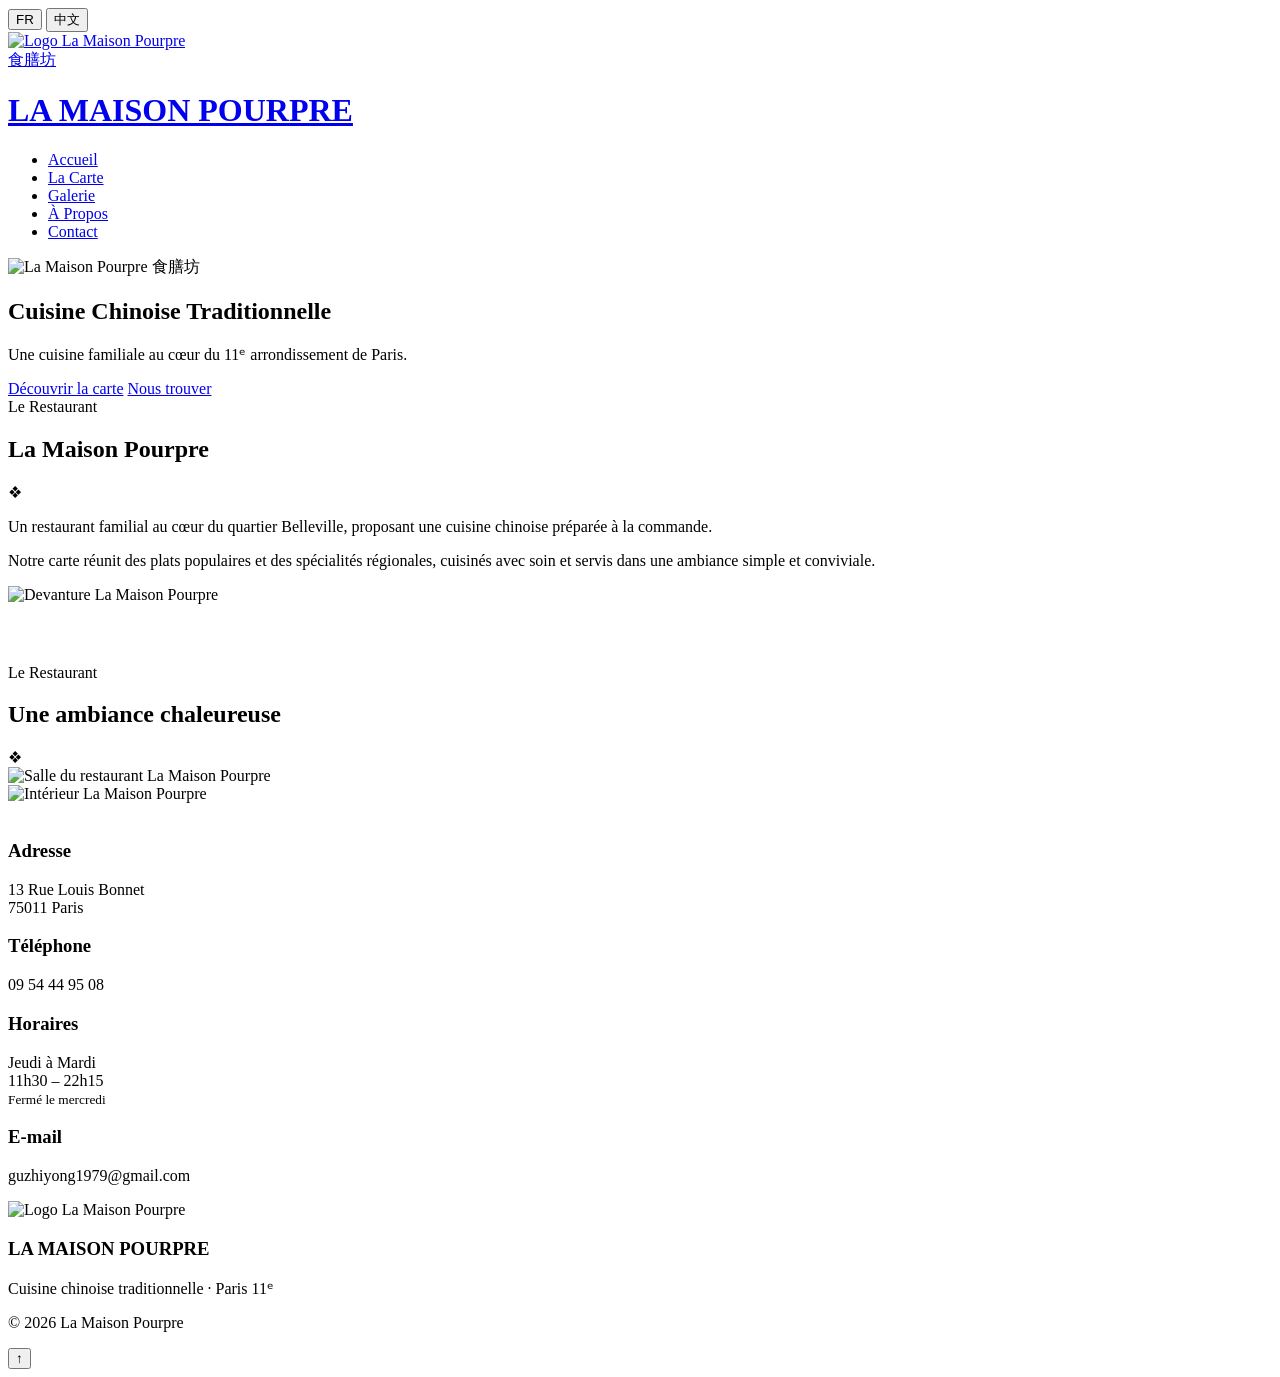
==== index.html @ 27ecfc63 "Add files via upload" ====
<!DOCTYPE html>
<html lang="fr">
<head>
  <meta charset="UTF-8">
  <meta name="viewport" content="width=device-width, initial-scale=1.0">
  <title>La Maison Pourpre | Cuisine Chinoise Traditionnelle à Paris</title>
  <meta name="description" content="La Maison Pourpre, restaurant chinois familial au cœur du 11ᵉ arrondissement de Paris.">
  <link rel="icon" type="image/png" href="images/logo.png">
  <link rel="stylesheet" href="css/style.css">
</head>
<body>

<!-- SÉLECTEUR DE LANGUE -->
<div class="lang-switcher">
  <button class="lang-btn active" data-lang="fr">FR</button>
  <button class="lang-btn" data-lang="zh">中文</button>
</div>

<!-- HEADER -->
<header class="header">
  <a href="index.html" class="logo-container">
    <img class="logo-img" src="images/logo.png" alt="Logo La Maison Pourpre">
    <div class="logo-text">
      <div class="chinese-name">食膳坊</div>
      <h1>LA MAISON POURPRE</h1>
    </div>
  </a>
  <nav>
    <ul>
      <li><a href="index.html" class="active" data-i18n="nav_home">Accueil</a></li>
      <li><a href="menu.html" data-i18n="nav_menu">La Carte</a></li>
      <li><a href="galerie.html" data-i18n="nav_gallery">Galerie</a></li>
      <li><a href="apropos.html" data-i18n="nav_about">À Propos</a></li>
      <li><a href="contact.html" data-i18n="nav_contact">Contact</a></li>
    </ul>
  </nav>
</header>

<!-- HERO -->
<section class="hero">
  <div class="hero-bg"></div>
  <div class="hero-overlay"></div>
  <div class="hero-content">
    <img class="hero-logo" src="images/logo.png" alt="La Maison Pourpre">
    <span class="hero-chinese" data-i18n="hero_sub">食膳坊</span>
    <h2 data-i18n="hero_title">Cuisine Chinoise Traditionnelle</h2>
    <div class="hero-divider"></div>
    <p data-i18n="hero_desc">Une cuisine familiale au cœur du 11ᵉ arrondissement de Paris.</p>
    <div class="hero-buttons">
      <a href="menu.html" class="btn-primary" data-i18n="btn_carte">Découvrir la carte</a>
      <a href="contact.html" class="btn-secondary" data-i18n="btn_find">Nous trouver</a>
    </div>
  </div>
</section>

<!-- INTRO -->
<section class="intro section">
  <div class="container">
    <div class="section-title reveal">
      <span class="label" data-i18n="intro_label">Le Restaurant</span>
      <h2 data-i18n="intro_title">La Maison Pourpre</h2>
      <span class="ornament">❖</span>
    </div>
    <div class="intro-content reveal">
      <p data-i18n="intro_p1">Un restaurant familial au cœur du quartier Belleville, proposant une cuisine chinoise préparée à la commande.</p>
      <p data-i18n="intro_p2">Notre carte réunit des plats populaires et des spécialités régionales, cuisinés avec soin et servis dans une ambiance simple et conviviale.</p>
    </div>
  </div>
</section>

<!-- ÉVENTAIL DÉCORATIF -->
<div class="devanture">
  <img src="images/devanture.jpg" alt="Devanture La Maison Pourpre">
</div>

<!-- AMBIANCE — 2 images uniquement -->
<section class="section" style="background:var(--paper); padding-top:60px;">
  <div class="container">
    <div class="section-title reveal">
      <span class="label" data-i18n="atm_label">Le Restaurant</span>
      <h2 data-i18n="atm_title">Une ambiance chaleureuse</h2>
      <span class="ornament">❖</span>
    </div>
    <div class="atmosphere-grid reveal">
      <div class="atm-item">
        <img src="images/restaurant.png" alt="Salle du restaurant La Maison Pourpre">
      </div>
      <div class="atm-item">
        <img src="images/restau.png" alt="Intérieur La Maison Pourpre">
      </div>
    </div>
  </div>
</section>

<!-- ÉVENTAIL BAS -->
<div class="fan-deco-bottom">
  <img src="" alt="">
</div>

<!-- INFOS RAPIDES -->
<section class="info section">
  <div class="container">
    <div class="info-grid">
      <div class="info-block reveal">
        <h3 data-i18n="info_addr_title">Adresse</h3>
        <p data-i18n="info_addr">13 Rue Louis Bonnet<br>75011 Paris</p>
      </div>
      <div class="info-block reveal">
        <h3 data-i18n="info_phone_title">Téléphone</h3>
        <p><a href="tel:+33954449508" style="color:var(--gold); text-decoration:none;">09 54 44 95 08</a></p>
      </div>
      <div class="info-block reveal">
        <h3 data-i18n="info_hours_title">Horaires</h3>
        <p data-i18n="info_hours">Jeudi à Mardi<br>11h30 – 22h15<br><small>Fermé le mercredi</small></p>
      </div>
      <div class="info-block reveal">
        <h3 data-i18n="info_email_title">E-mail</h3>
        <p><a href="mailto:guzhiyong1979@gmail.com" style="color:var(--gold); text-decoration:none;">guzhiyong1979@gmail.com</a></p>
      </div>
    </div>
  </div>
</section>

<!-- FOOTER -->
<footer>
  <div class="footer-logo">
    <img src="images/logo.png" alt="Logo La Maison Pourpre">
    <h3>LA MAISON POURPRE</h3>
  </div>
  <p data-i18n="footer_tagline">Cuisine chinoise traditionnelle · Paris 11ᵉ</p>
  <p data-i18n="footer_copy">© 2026 La Maison Pourpre</p>
</footer>

<button id="backToTop">↑</button>

<script src="js/lang.js"></script>
</body>
</html>
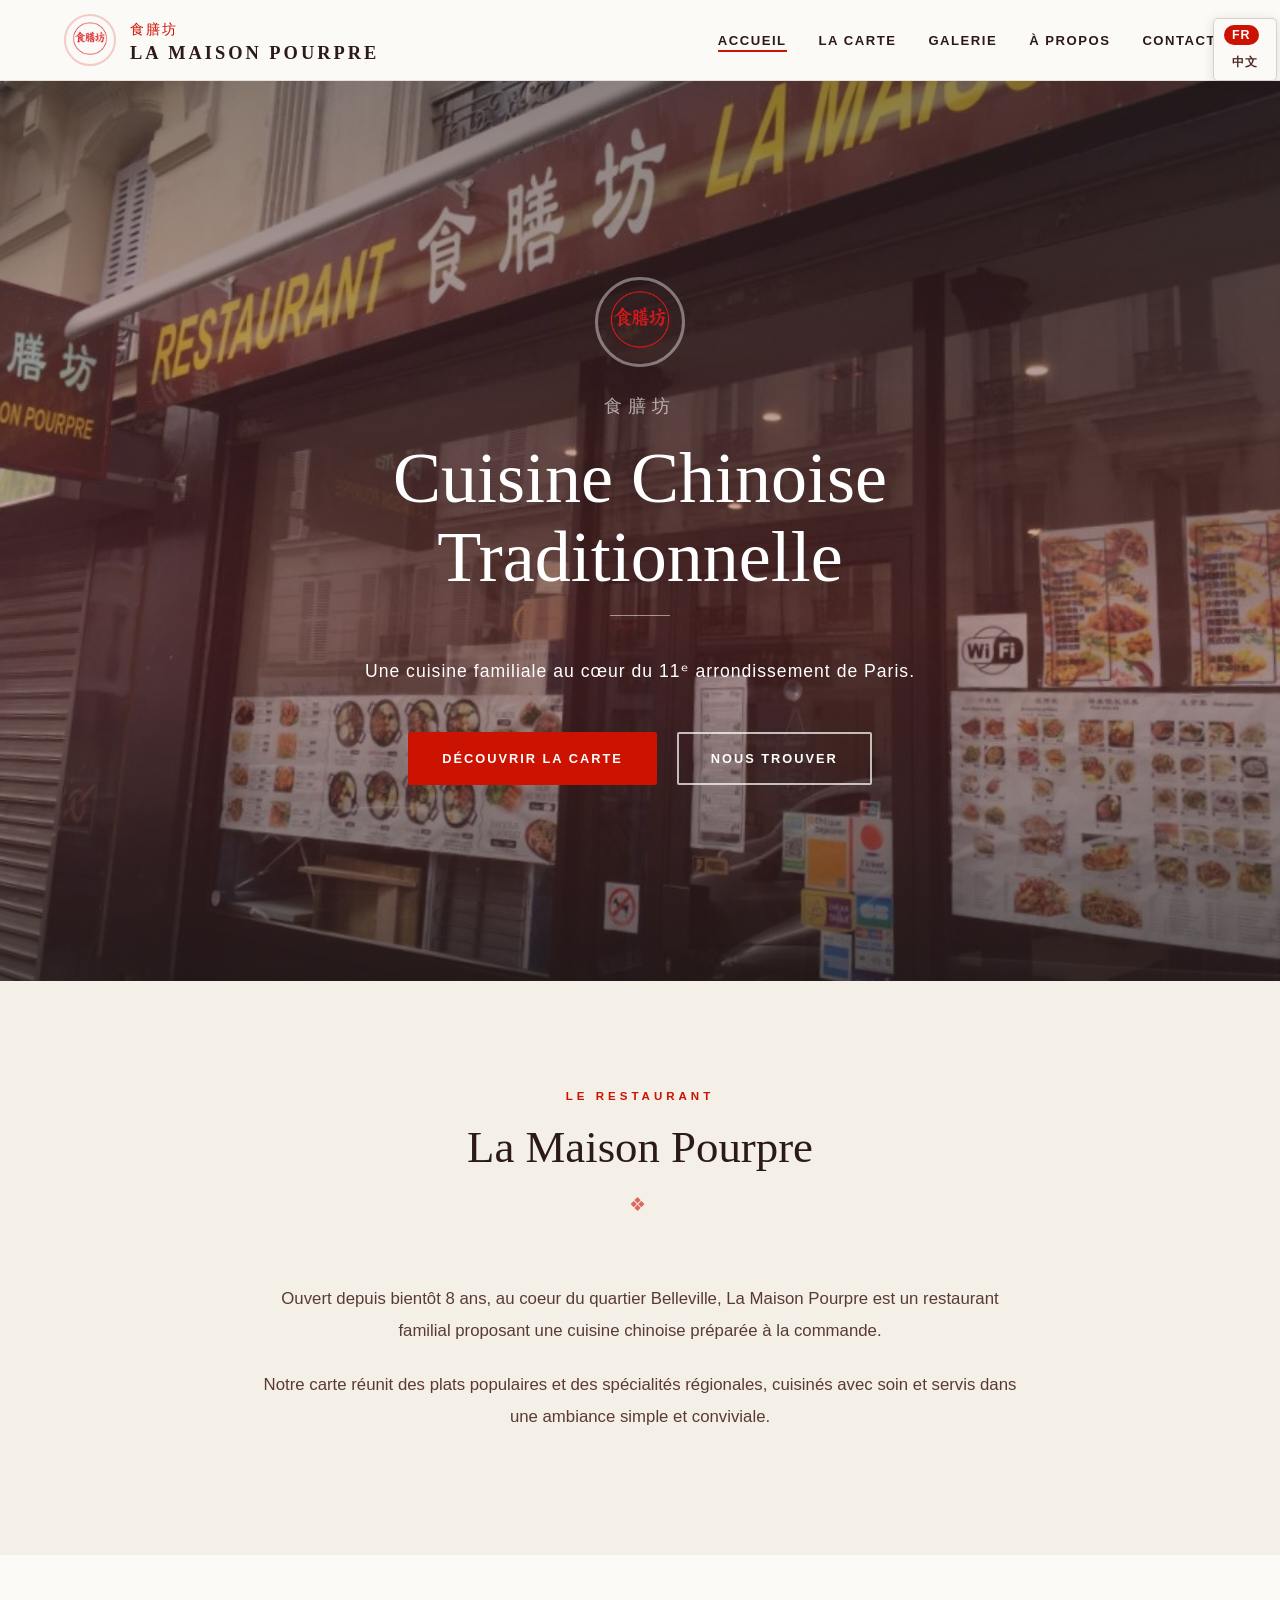
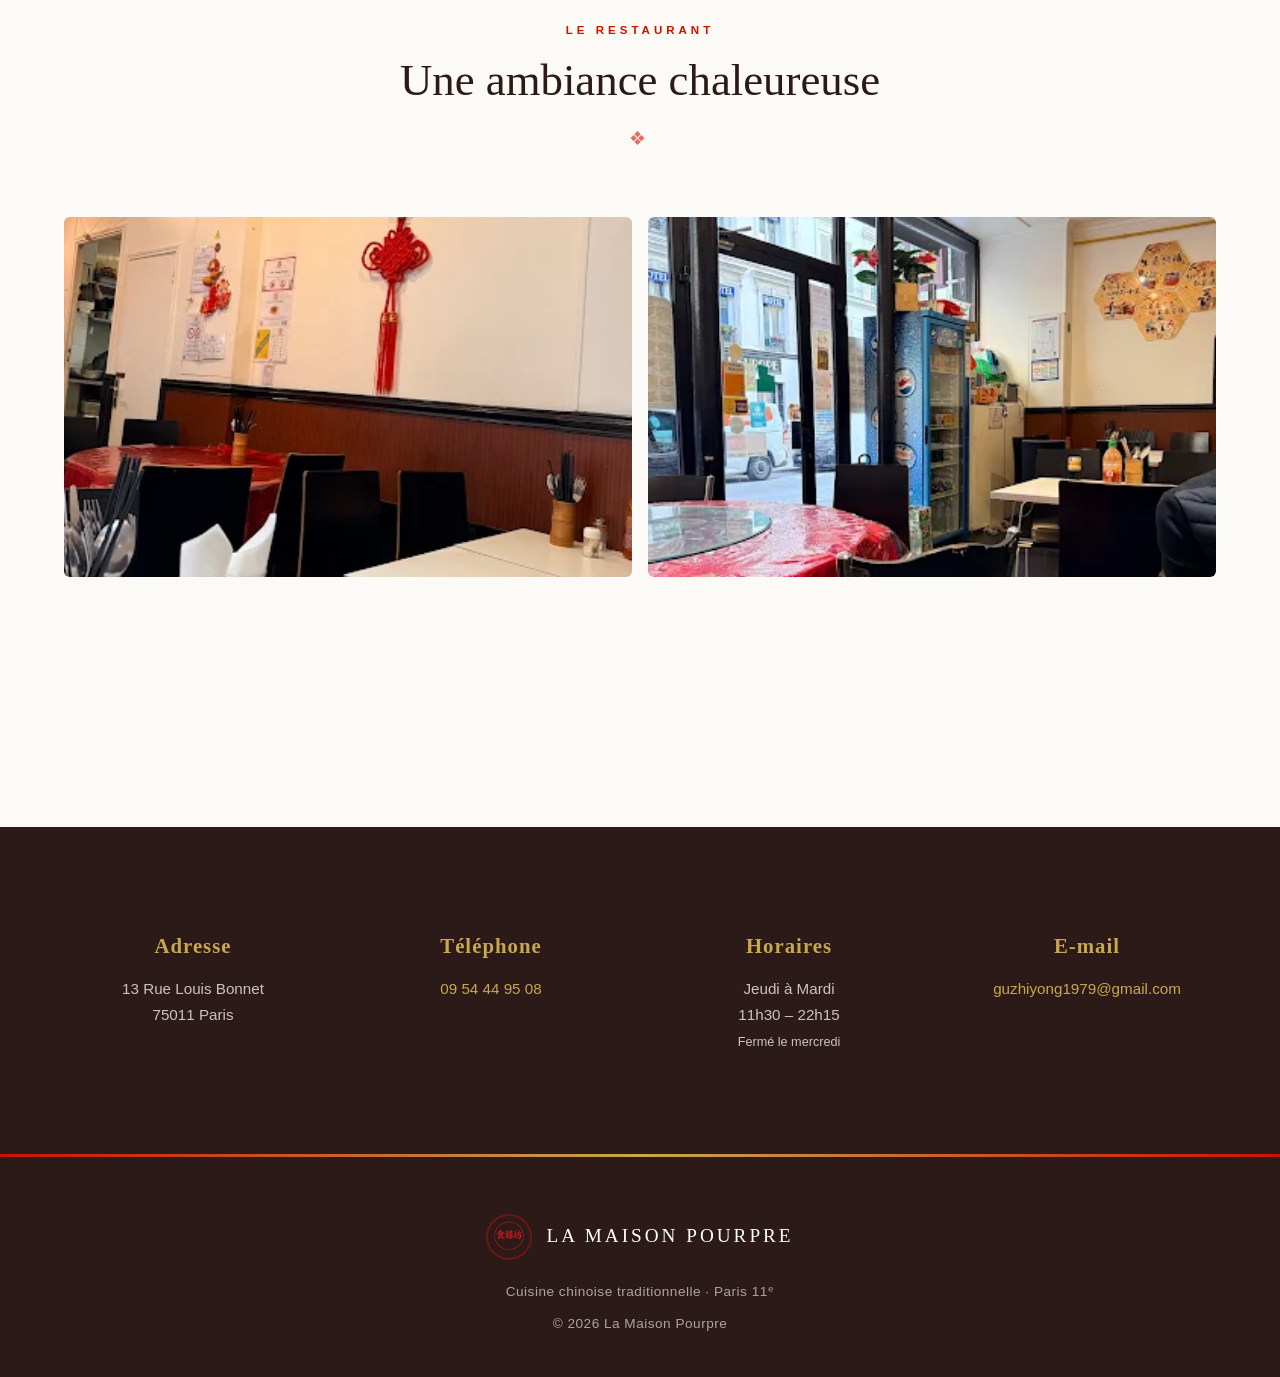
==== commit 91af11e6: "Remove image Removed decorative fan section from index.html" ====
--- a/index.html
+++ b/index.html
@@ -68,11 +68,6 @@
   </div>
 </section>
 
-<!-- ÉVENTAIL DÉCORATIF -->
-<div class="devanture">
-  <img src="images/devanture.jpg" alt="Devanture La Maison Pourpre">
-</div>
-
 <!-- AMBIANCE — 2 images uniquement -->
 <section class="section" style="background:var(--paper); padding-top:60px;">
   <div class="container">
--- a/css/style.css
+++ b/css/style.css
@@ -0,0 +1,990 @@
+/* ============================================================
+   LA MAISON POURPRE — style.css
+   Police : Cormorant Garamond (titres) + Lato (corps)
+   Palette officielle + compléments
+   ============================================================ */
+
+@import url('https://fonts.googleapis.com/css2?family=Cormorant+Garamond:ital,wght@0,300;0,400;0,600;0,700;1,300;1,400&family=Lato:wght@300;400;700&display=swap');
+
+/* ──────────────────────────────────────────────
+   VARIABLES
+────────────────────────────────────────────── */
+:root {
+  --red:        #CC1200;
+  --red-dark:   #8C2C23;
+  --green:      #3D8B57;
+  --brown:      #4D2926;
+  --cream:      #F4EFE7;
+  --paper:      #FCFAF6;
+  --ink:        #2B1A18;
+  --gold:       #C9A84C;
+
+  --radius:     6px;
+  --transition: all 0.35s ease;
+  --shadow:     0 4px 30px rgba(43,26,24,.10);
+  --shadow-lg:  0 12px 50px rgba(43,26,24,.18);
+}
+
+/* ──────────────────────────────────────────────
+   RESET
+────────────────────────────────────────────── */
+*, *::before, *::after { margin:0; padding:0; box-sizing:border-box; }
+html { scroll-behavior:smooth; }
+
+body {
+  font-family: 'Lato', sans-serif;
+  background: var(--paper);
+  color: var(--ink);
+  line-height: 1.8;
+  overflow-x: hidden;
+}
+
+img { display:block; max-width:100%; }
+
+/* ──────────────────────────────────────────────
+   SÉLECTEUR DE LANGUE
+────────────────────────────────────────────── */
+.lang-switcher {
+  position: absolute;
+  top: 18px;
+  right: 3px;
+  z-index: 2000;
+  display: flex;
+  flex-direction: column;
+  align-items: flex-start;
+  gap: 6px;
+  background: rgba(252,250,246,0.92);
+  border: 1px solid rgba(77,41,38,0.2);
+  border-radius: 5px;
+  padding: 6px 10px;
+  backdrop-filter: blur(8px);
+  box-shadow: 0 2px 12px rgba(43,26,24,.12);
+}
+
+.lang-btn {
+  background: none;
+  border: none;
+  cursor: pointer;
+  font-family: 'Lato', sans-serif;
+  font-size: 0.78rem;
+  font-weight: 700;
+  letter-spacing: 1px;
+  color: var(--brown);
+  padding: 3px 8px;
+  border-radius: 20px;
+  transition: var(--transition);
+  text-transform: uppercase;
+}
+
+.lang-btn.active,
+.lang-btn:hover {
+  background: var(--red);
+  color: white;
+}
+
+/* ──────────────────────────────────────────────
+   CONTAINER
+────────────────────────────────────────────── */
+.container { width:90%; max-width:1200px; margin:auto; }
+
+/* ──────────────────────────────────────────────
+   HEADER
+────────────────────────────────────────────── */
+.header {
+  position: sticky;
+  top: 0;
+  z-index: 1000;
+  background: rgba(252,250,246,0.97);
+  backdrop-filter: blur(12px);
+  border-bottom: 1px solid rgba(77,41,38,0.12);
+  display: flex;
+  justify-content: space-between;
+  align-items: center;
+  padding: 14px 5%;
+  transition: var(--transition);
+}
+
+.logo-container {
+  display: flex;
+  align-items: center;
+  gap: 14px;
+  text-decoration: none;
+}
+
+.logo-container img.logo-img {
+  width: 52px;
+  height: 52px;
+  object-fit: contain;
+  border-radius: 50%;
+  border: 2px solid rgba(204,18,0,0.2);
+}
+
+.logo-text h1 {
+  font-family: 'Cormorant Garamond', serif;
+  font-size: 1.15rem;
+  font-weight: 600;
+  letter-spacing: 3px;
+  color: var(--ink);
+  line-height: 1.1;
+}
+
+.logo-text .chinese-name {
+  font-size: 0.9rem;
+  color: var(--red);
+  letter-spacing: 2px;
+}
+
+nav ul {
+  display: flex;
+  list-style: none;
+  gap: 32px;
+  align-items: center;
+}
+
+nav a {
+  text-decoration: none;
+  color: var(--ink);
+  font-family: 'Lato', sans-serif;
+  font-size: 0.82rem;
+  font-weight: 700;
+  letter-spacing: 1.5px;
+  text-transform: uppercase;
+  transition: var(--transition);
+  position: relative;
+  padding-bottom: 4px;
+}
+
+nav a::after {
+  content: '';
+  position: absolute;
+  bottom: 0; left: 0;
+  width: 0; height: 2px;
+  background: var(--red);
+  transition: width 0.3s ease;
+}
+
+nav a:hover::after,
+nav a.active::after { width: 100%; }
+nav a:hover { color: var(--red); }
+
+/* ──────────────────────────────────────────────
+   HERO (index)
+────────────────────────────────────────────── */
+.hero {
+  height: 100vh;
+  min-height: 600px;
+  background: url('../images/devanture.jpg') center center / cover no-repeat;
+  position: relative;
+  display: flex;
+  align-items: center;
+  justify-content: center;
+  overflow: hidden;
+}
+
+.hero-bg {
+  position: absolute;
+  inset: 0;
+  background: url('../images/devanture.jpg') center center / cover no-repeat;
+  transform: scale(1.05);
+  animation: heroZoom 18s ease-in-out infinite alternate;
+}
+
+@keyframes heroZoom {
+  from { transform: scale(1.05); }
+  to   { transform: scale(1.12); }
+}
+
+.hero-overlay {
+  position: absolute;
+  inset: 0;
+  background: linear-gradient(
+    to bottom,
+    rgba(43,26,24,.55) 0%,
+    rgba(140,44,35,.35) 60%,
+    rgba(43,26,24,.7) 100%
+  );
+}
+
+.hero-content {
+  position: relative;
+  text-align: center;
+  color: white;
+  max-width: 860px;
+  padding: 20px;
+  animation: fadeUp 1.4s ease both;
+}
+
+.hero-logo {
+  width: 90px;
+  height: 90px;
+  object-fit: contain;
+  border-radius: 50%;
+  margin: 0 auto 24px;
+  border: 3px solid rgba(255,255,255,0.4);
+  animation: fadeUp 1s ease 0.2s both;
+}
+
+.hero-chinese {
+  display: block;
+  font-family: 'Cormorant Garamond', serif;
+  font-size: 1.1rem;
+  letter-spacing: 6px;
+  color: rgba(255,255,255,0.6);
+  text-transform: uppercase;
+  margin-bottom: 16px;
+  animation: fadeUp 1s ease 0.4s both;
+}
+
+.hero h2 {
+  font-family: 'Cormorant Garamond', serif;
+  font-size: 4.5rem;
+  font-weight: 300;
+  line-height: 1.1;
+  margin-bottom: 18px;
+  animation: fadeUp 1s ease 0.5s both;
+}
+
+.hero p {
+  font-size: 1.1rem;
+  font-weight: 300;
+  letter-spacing: 1px;
+  margin-bottom: 44px;
+  opacity: 0.9;
+  animation: fadeUp 1s ease 0.7s both;
+}
+
+.hero-divider {
+  width: 60px;
+  height: 1px;
+  background: rgba(255,255,255,0.5);
+  margin: 0 auto 40px;
+  animation: fadeUp 1s ease 0.6s both;
+}
+
+.hero-buttons {
+  display: flex;
+  justify-content: center;
+  gap: 20px;
+  flex-wrap: wrap;
+  animation: fadeUp 1s ease 0.9s both;
+}
+
+/* ──────────────────────────────────────────────
+   BOUTONS
+────────────────────────────────────────────── */
+.btn-primary, .btn-secondary {
+  padding: 13px 32px;
+  border-radius: 2px;
+  text-decoration: none;
+  font-family: 'Lato', sans-serif;
+  font-size: 0.8rem;
+  font-weight: 700;
+  letter-spacing: 2px;
+  text-transform: uppercase;
+  transition: var(--transition);
+  display: inline-block;
+}
+
+.btn-primary {
+  background: var(--red);
+  color: white;
+  border: 2px solid var(--red);
+}
+
+.btn-primary:hover {
+  background: var(--red-dark);
+  border-color: var(--red-dark);
+  transform: translateY(-2px);
+  box-shadow: 0 8px 25px rgba(204,18,0,.35);
+}
+
+.btn-secondary {
+  border: 2px solid rgba(255,255,255,0.7);
+  color: white;
+  background: transparent;
+}
+
+.btn-secondary:hover {
+  background: white;
+  color: var(--red);
+  border-color: white;
+}
+
+/* ──────────────────────────────────────────────
+   SECTIONS
+────────────────────────────────────────────── */
+.section { padding: 100px 0; }
+
+.section-title {
+  text-align: center;
+  margin-bottom: 60px;
+}
+
+.section-title .label {
+  display: inline-block;
+  font-size: 0.72rem;
+  font-weight: 700;
+  letter-spacing: 4px;
+  text-transform: uppercase;
+  color: var(--red);
+  margin-bottom: 14px;
+}
+
+.section-title h2 {
+  font-family: 'Cormorant Garamond', serif;
+  font-size: 2.8rem;
+  font-weight: 400;
+  color: var(--ink);
+  line-height: 1.2;
+}
+
+.section-title .ornament {
+  display: block;
+  color: var(--red);
+  font-size: 1.2rem;
+  margin-top: 14px;
+  opacity: 0.6;
+  letter-spacing: 6px;
+}
+
+/* ──────────────────────────────────────────────
+   INTRO (index)
+────────────────────────────────────────────── */
+.intro { background: var(--cream); }
+
+.intro-content {
+  max-width: 760px;
+  margin: auto;
+  text-align: center;
+}
+
+.intro-content p {
+  margin-bottom: 22px;
+  font-size: 1.05rem;
+  color: #5a3a37;
+  font-weight: 300;
+  line-height: 1.9;
+}
+
+/* ──────────────────────────────────────────────
+   SPÉCIALITÉS (index — SUPPRIMÉ, replaced by plats)
+   On les garde pour compatibilité
+────────────────────────────────────────────── */
+.cards {
+  display: grid;
+  grid-template-columns: repeat(auto-fit, minmax(280px,1fr));
+  gap: 30px;
+}
+
+.card {
+  background: white;
+  border-radius: var(--radius);
+  overflow: hidden;
+  box-shadow: var(--shadow);
+  transition: var(--transition);
+}
+
+.card:hover { transform: translateY(-8px); box-shadow: var(--shadow-lg); }
+
+.card-image { height: 250px; overflow: hidden; }
+
+.card-image img {
+  width: 100%; height: 100%;
+  object-fit: cover;
+  transition: 0.6s ease;
+}
+
+.card:hover .card-image img { transform: scale(1.08); }
+
+.card-content { padding: 28px; }
+
+.card-content h3 {
+  font-family: 'Cormorant Garamond', serif;
+  font-size: 1.4rem;
+  color: var(--red);
+  margin-bottom: 10px;
+}
+
+.card-content .chinese { font-size: 0.85rem; color: var(--brown); letter-spacing: 2px; }
+.card-content p { color: #6a4845; font-size: 0.95rem; }
+
+/* ──────────────────────────────────────────────
+   AMBIANCE (2 images)
+────────────────────────────────────────────── */
+.atmosphere-grid {
+  display: grid;
+  grid-template-columns: 1fr 1fr;
+  gap: 16px;
+}
+
+.atmosphere-grid .atm-item {
+  position: relative;
+  overflow: hidden;
+  border-radius: var(--radius);
+}
+
+.atmosphere-grid .atm-item img {
+  width: 100%;
+  height: 360px;
+  object-fit: cover;
+  transition: transform 0.8s ease;
+}
+
+.atmosphere-grid .atm-item:hover img { transform: scale(1.05); }
+
+/* ──────────────────────────────────────────────
+   INFOS RAPIDES (index bas)
+────────────────────────────────────────────── */
+.info { background: var(--ink); color: white; }
+
+.info-grid {
+  display: grid;
+  grid-template-columns: repeat(auto-fit, minmax(220px,1fr));
+  gap: 40px;
+  text-align: center;
+}
+
+.info-grid .info-block h3 {
+  font-family: 'Cormorant Garamond', serif;
+  font-size: 1.3rem;
+  color: var(--gold);
+  margin-bottom: 12px;
+  letter-spacing: 1px;
+}
+
+.info-grid .info-block p { color: rgba(244,239,231,0.8); font-size: 0.95rem; line-height: 1.7; }
+
+/* ──────────────────────────────────────────────
+   ÉVENTAIL DÉCORATIF
+────────────────────────────────────────────── */
+.devanture {
+  display: flex;
+  justify-content: center;
+  padding: 30px 0;
+  background: var(--cream);
+}
+
+.devanture img {
+  width: min(100%, 520px);
+  max-width: 520px;
+  height: auto;
+  display: block;
+  border-radius: 8px;
+  box-shadow: 0 10px 30px rgba(43, 26, 24, 0.12);
+}
+
+.fan-deco {
+  width: 100%;
+  overflow: hidden;
+  position: relative;
+  height: 200px;
+  background: var(--cream);
+  display: flex;
+  align-items: center;
+  justify-content: center;
+}
+
+.fan-deco img {
+  height: 220px;
+  object-fit: contain;
+  opacity: 0.55;
+  mix-blend-mode: multiply;
+}
+
+.fan-deco-bottom {
+  width: 100%;
+  overflow: hidden;
+  height: 150px;
+  background: var(--paper);
+  display: flex;
+  align-items: flex-end;
+  justify-content: center;
+}
+
+.fan-deco-bottom img {
+  height: 170px;
+  object-fit: contain;
+  opacity: 0.45;
+  mix-blend-mode: multiply;
+}
+
+/* ──────────────────────────────────────────────
+   PAGE HERO (pages internes)
+────────────────────────────────────────────── */
+.page-hero {
+  height: 48vh;
+  min-height: 340px;
+  display: flex;
+  align-items: center;
+  justify-content: center;
+  text-align: center;
+  color: white;
+  position: relative;
+  background-size: cover;
+  background-position: center;
+  overflow: hidden;
+}
+
+.page-hero-bg {
+  position: absolute;
+  inset: 0;
+  background-size: cover;
+  background-position: center;
+  animation: heroZoom 18s ease-in-out infinite alternate;
+}
+
+.page-hero-overlay {
+  position: absolute;
+  inset: 0;
+  background: linear-gradient(to bottom, rgba(43,26,24,.6), rgba(140,44,35,.4) 60%, rgba(43,26,24,.7));
+}
+
+.page-hero-content {
+  position: relative;
+  z-index: 2;
+  animation: fadeUp 1s ease both;
+}
+
+.page-hero-logo {
+  width: 58px;
+  height: 58px;
+  object-fit: contain;
+  border-radius: 50%;
+  margin: 0 auto 16px;
+  border: 2px solid rgba(255,255,255,0.4);
+}
+
+.page-hero-content .hero-chinese {
+  display: block;
+  font-family: 'Cormorant Garamond', serif;
+  font-size: 0.9rem;
+  letter-spacing: 5px;
+  color: rgba(255,255,255,0.55);
+  margin-bottom: 12px;
+}
+
+.page-hero h1 {
+  font-family: 'Cormorant Garamond', serif;
+  font-size: 3.2rem;
+  font-weight: 300;
+  line-height: 1.1;
+  margin-bottom: 12px;
+}
+
+.page-hero p {
+  font-size: 1rem;
+  font-weight: 300;
+  opacity: 0.8;
+}
+
+/* ──────────────────────────────────────────────
+   GALERIE
+────────────────────────────────────────────── */
+.gallery-masonry {
+  columns: 3 260px;
+  column-gap: 18px;
+}
+
+.gallery-masonry .gal-item {
+  break-inside: avoid;
+  margin-bottom: 18px;
+  overflow: hidden;
+  border-radius: var(--radius);
+  position: relative;
+  cursor: pointer;
+}
+
+.gallery-masonry .gal-item img {
+  width: 100%;
+  height: auto;
+  display: block;
+  transition: transform 0.6s ease;
+}
+
+.gallery-masonry .gal-item:hover img { transform: scale(1.06); }
+
+.gallery-masonry .gal-item .gal-overlay {
+  position: absolute;
+  inset: 0;
+  background: rgba(43,26,24,0);
+  transition: background 0.4s ease;
+}
+
+.gallery-masonry .gal-item:hover .gal-overlay { background: rgba(43,26,24,0.25); }
+
+/* Lightbox */
+.lightbox {
+  display: none;
+  position: fixed;
+  inset: 0;
+  background: rgba(0,0,0,0.9);
+  z-index: 9000;
+  align-items: center;
+  justify-content: center;
+  cursor: zoom-out;
+}
+
+.lightbox.open { display: flex; }
+
+.lightbox img {
+  max-width: 90vw;
+  max-height: 90vh;
+  object-fit: contain;
+  border-radius: var(--radius);
+  box-shadow: 0 0 80px rgba(0,0,0,0.8);
+}
+
+.lightbox-close {
+  position: absolute;
+  top: 24px; right: 32px;
+  background: none; border: none;
+  color: white; font-size: 2.2rem;
+  cursor: pointer; line-height: 1;
+}
+
+/* ──────────────────────────────────────────────
+   MENU RESTAURANT
+────────────────────────────────────────────── */
+.menu-nav {
+  display: flex;
+  flex-wrap: wrap;
+  justify-content: center;
+  gap: 10px;
+  margin-bottom: 60px;
+}
+
+.menu-nav-btn {
+  background: white;
+  border: 1px solid rgba(77,41,38,0.2);
+  padding: 9px 22px;
+  border-radius: 2px;
+  font-family: 'Lato', sans-serif;
+  font-size: 0.78rem;
+  font-weight: 700;
+  letter-spacing: 1.5px;
+  text-transform: uppercase;
+  cursor: pointer;
+  transition: var(--transition);
+  color: var(--ink);
+}
+
+.menu-nav-btn:hover,
+.menu-nav-btn.active {
+  background: var(--red);
+  color: white;
+  border-color: var(--red);
+}
+
+.menu-section { display: none; }
+.menu-section.active { display: block; }
+
+.menu-category-title {
+  font-family: 'Cormorant Garamond', serif;
+  font-size: 2rem;
+  font-weight: 400;
+  color: var(--red);
+  text-align: center;
+  margin-bottom: 8px;
+  padding-bottom: 14px;
+  border-bottom: 1px solid rgba(204,18,0,0.2);
+}
+
+.menu-category-cn {
+  text-align: center;
+  color: var(--brown);
+  font-size: 0.85rem;
+  letter-spacing: 3px;
+  margin-bottom: 40px;
+}
+
+.menu-items { display: grid; gap: 16px; }
+
+.menu-item {
+  background: white;
+  padding: 22px 28px;
+  border-radius: var(--radius);
+  box-shadow: 0 2px 12px rgba(43,26,24,.06);
+  border-left: 3px solid transparent;
+  transition: var(--transition);
+  display: flex;
+  justify-content: space-between;
+  align-items: flex-start;
+  gap: 16px;
+}
+
+.menu-item:hover {
+  border-left-color: var(--red);
+  box-shadow: 0 6px 24px rgba(43,26,24,.12);
+  transform: translateX(4px);
+}
+
+.menu-item-name {
+  font-family: 'Cormorant Garamond', serif;
+  font-size: 1.25rem;
+  font-weight: 600;
+  color: var(--ink);
+  line-height: 1.3;
+}
+
+.menu-item-cn {
+  font-size: 0.82rem;
+  color: var(--red);
+  letter-spacing: 2px;
+  margin-top: 4px;
+}
+
+.menu-item-desc {
+  font-size: 0.9rem;
+  color: #7a5550;
+  margin-top: 6px;
+  font-style: italic;
+}
+
+.allergen-box {
+  background: var(--cream);
+  border-left: 4px solid var(--green);
+  padding: 18px 24px;
+  border-radius: var(--radius);
+  margin-bottom: 48px;
+  font-size: 0.92rem;
+  color: #4a6b57;
+}
+
+/* ──────────────────────────────────────────────
+   CONTACT
+────────────────────────────────────────────── */
+.contact-grid {
+  display: grid;
+  grid-template-columns: 1fr 1fr;
+  gap: 40px;
+}
+
+.contact-card {
+  background: white;
+  padding: 40px;
+  border-radius: var(--radius);
+  box-shadow: var(--shadow);
+}
+
+.contact-card h3 {
+  font-family: 'Cormorant Garamond', serif;
+  font-size: 1.3rem;
+  color: var(--red);
+  margin-bottom: 10px;
+  margin-top: 20px;
+}
+
+.contact-card h3:first-child { margin-top: 0; }
+
+.contact-card p { color: #6a4845; margin-bottom: 8px; font-size: 0.97rem; }
+.contact-card a { color: var(--red); text-decoration: none; }
+.contact-card a:hover { text-decoration: underline; }
+
+.map-container iframe {
+  width: 100%;
+  height: 420px;
+  border: none;
+  border-radius: var(--radius);
+}
+
+/* ──────────────────────────────────────────────
+   À PROPOS
+────────────────────────────────────────────── */
+.about-grid {
+  display: grid;
+  grid-template-columns: 1fr 1fr;
+  gap: 60px;
+  align-items: center;
+}
+
+.about-grid .about-img {
+  border-radius: var(--radius);
+  overflow: hidden;
+}
+
+.about-grid .about-img img {
+  width: 100%;
+  height: 480px;
+  object-fit: cover;
+  transition: transform 0.7s ease;
+}
+
+.about-grid .about-img:hover img { transform: scale(1.04); }
+
+.about-text h2 {
+  font-family: 'Cormorant Garamond', serif;
+  font-size: 2.4rem;
+  font-weight: 400;
+  color: var(--ink);
+  margin-bottom: 24px;
+  line-height: 1.2;
+}
+
+.about-text p {
+  color: #6a4845;
+  font-size: 1rem;
+  font-weight: 300;
+  line-height: 1.9;
+  margin-bottom: 20px;
+}
+
+.values-grid {
+  display: grid;
+  grid-template-columns: repeat(3,1fr);
+  gap: 24px;
+  text-align: center;
+}
+
+.value-item {
+  background: white;
+  padding: 32px 22px;
+  border-radius: var(--radius);
+  box-shadow: var(--shadow);
+  transition: var(--transition);
+}
+
+.value-item:hover { transform: translateY(-6px); box-shadow: var(--shadow-lg); }
+
+.value-icon {
+  font-size: 2.2rem;
+  margin-bottom: 14px;
+}
+
+.value-item h3 {
+  font-family: 'Cormorant Garamond', serif;
+  font-size: 1.3rem;
+  color: var(--red);
+  margin-bottom: 10px;
+}
+
+.value-item p { color: #7a5550; font-size: 0.9rem; }
+
+/* ──────────────────────────────────────────────
+   FOOTER
+────────────────────────────────────────────── */
+footer {
+  background: var(--ink);
+  color: white;
+  text-align: center;
+  padding: 60px 20px 40px;
+  position: relative;
+  overflow: hidden;
+}
+
+footer::before {
+  content: '';
+  position: absolute;
+  top: 0; left: 0; right: 0;
+  height: 3px;
+  background: linear-gradient(90deg, var(--red), var(--gold), var(--red));
+}
+
+.footer-logo {
+  display: flex;
+  align-items: center;
+  justify-content: center;
+  gap: 14px;
+  margin-bottom: 20px;
+}
+
+.footer-logo img {
+  width: 46px;
+  height: 46px;
+  object-fit: contain;
+  border-radius: 50%;
+  border: 2px solid rgba(204,18,0,0.4);
+}
+
+.footer-logo h3 {
+  font-family: 'Cormorant Garamond', serif;
+  font-size: 1.2rem;
+  font-weight: 400;
+  letter-spacing: 3px;
+}
+
+footer p {
+  opacity: 0.6;
+  font-size: 0.85rem;
+  margin-top: 8px;
+  letter-spacing: 0.5px;
+}
+
+/* ──────────────────────────────────────────────
+   BACK TO TOP
+────────────────────────────────────────────── */
+#backToTop {
+  position: fixed;
+  right: 28px; bottom: 28px;
+  width: 46px; height: 46px;
+  border: none;
+  border-radius: 50%;
+  background: var(--red);
+  color: white;
+  cursor: pointer;
+  font-size: 1.1rem;
+  opacity: 0;
+  pointer-events: none;
+  transition: var(--transition);
+  box-shadow: 0 4px 16px rgba(204,18,0,.4);
+  z-index: 500;
+}
+
+#backToTop.show { opacity: 1; pointer-events: auto; }
+#backToTop:hover { background: var(--red-dark); transform: translateY(-3px); }
+
+/* ──────────────────────────────────────────────
+   ANIMATIONS
+────────────────────────────────────────────── */
+@keyframes fadeUp {
+  from { opacity:0; transform:translateY(30px); }
+  to   { opacity:1; transform:translateY(0);    }
+}
+
+@keyframes fadeIn {
+  from { opacity:0; }
+  to   { opacity:1; }
+}
+
+.reveal {
+  opacity: 0;
+  transform: translateY(30px);
+  transition: opacity 0.7s ease, transform 0.7s ease;
+}
+
+.reveal.visible {
+  opacity: 1;
+  transform: translateY(0);
+}
+
+/* ──────────────────────────────────────────────
+   RESPONSIVE TABLET
+────────────────────────────────────────────── */
+@media(max-width:992px) {
+  .hero h2  { font-size: 3.2rem; }
+  .section  { padding: 70px 0; }
+  .contact-grid { grid-template-columns: 1fr; }
+  .about-grid   { grid-template-columns: 1fr; }
+  .values-grid  { grid-template-columns: 1fr 1fr; }
+}
+
+/* ──────────────────────────────────────────────
+   RESPONSIVE MOBILE
+────────────────────────────────────────────── */
+@media(max-width:768px) {
+  .header { flex-direction: column; gap: 14px; padding: 12px 5%; }
+  nav ul { flex-wrap: wrap; justify-content: center; gap: 12px; }
+  .hero h2 { font-size: 2.4rem; }
+  .page-hero h1 { font-size: 2.2rem; }
+  .atmosphere-grid { grid-template-columns: 1fr; }
+  .gallery-masonry { columns: 2; }
+  .values-grid { grid-template-columns: 1fr; }
+  .menu-item { flex-direction: column; }
+  .lang-switcher { top: auto; bottom: 80px; right: 14px; }
+}
+
+@media(max-width:480px) {
+  .hero h2 { font-size: 2rem; }
+  .btn-primary, .btn-secondary { width: 100%; text-align: center; }
+  .gallery-masonry { columns: 1; }
+  .contact-card { padding: 24px 20px; }
+}
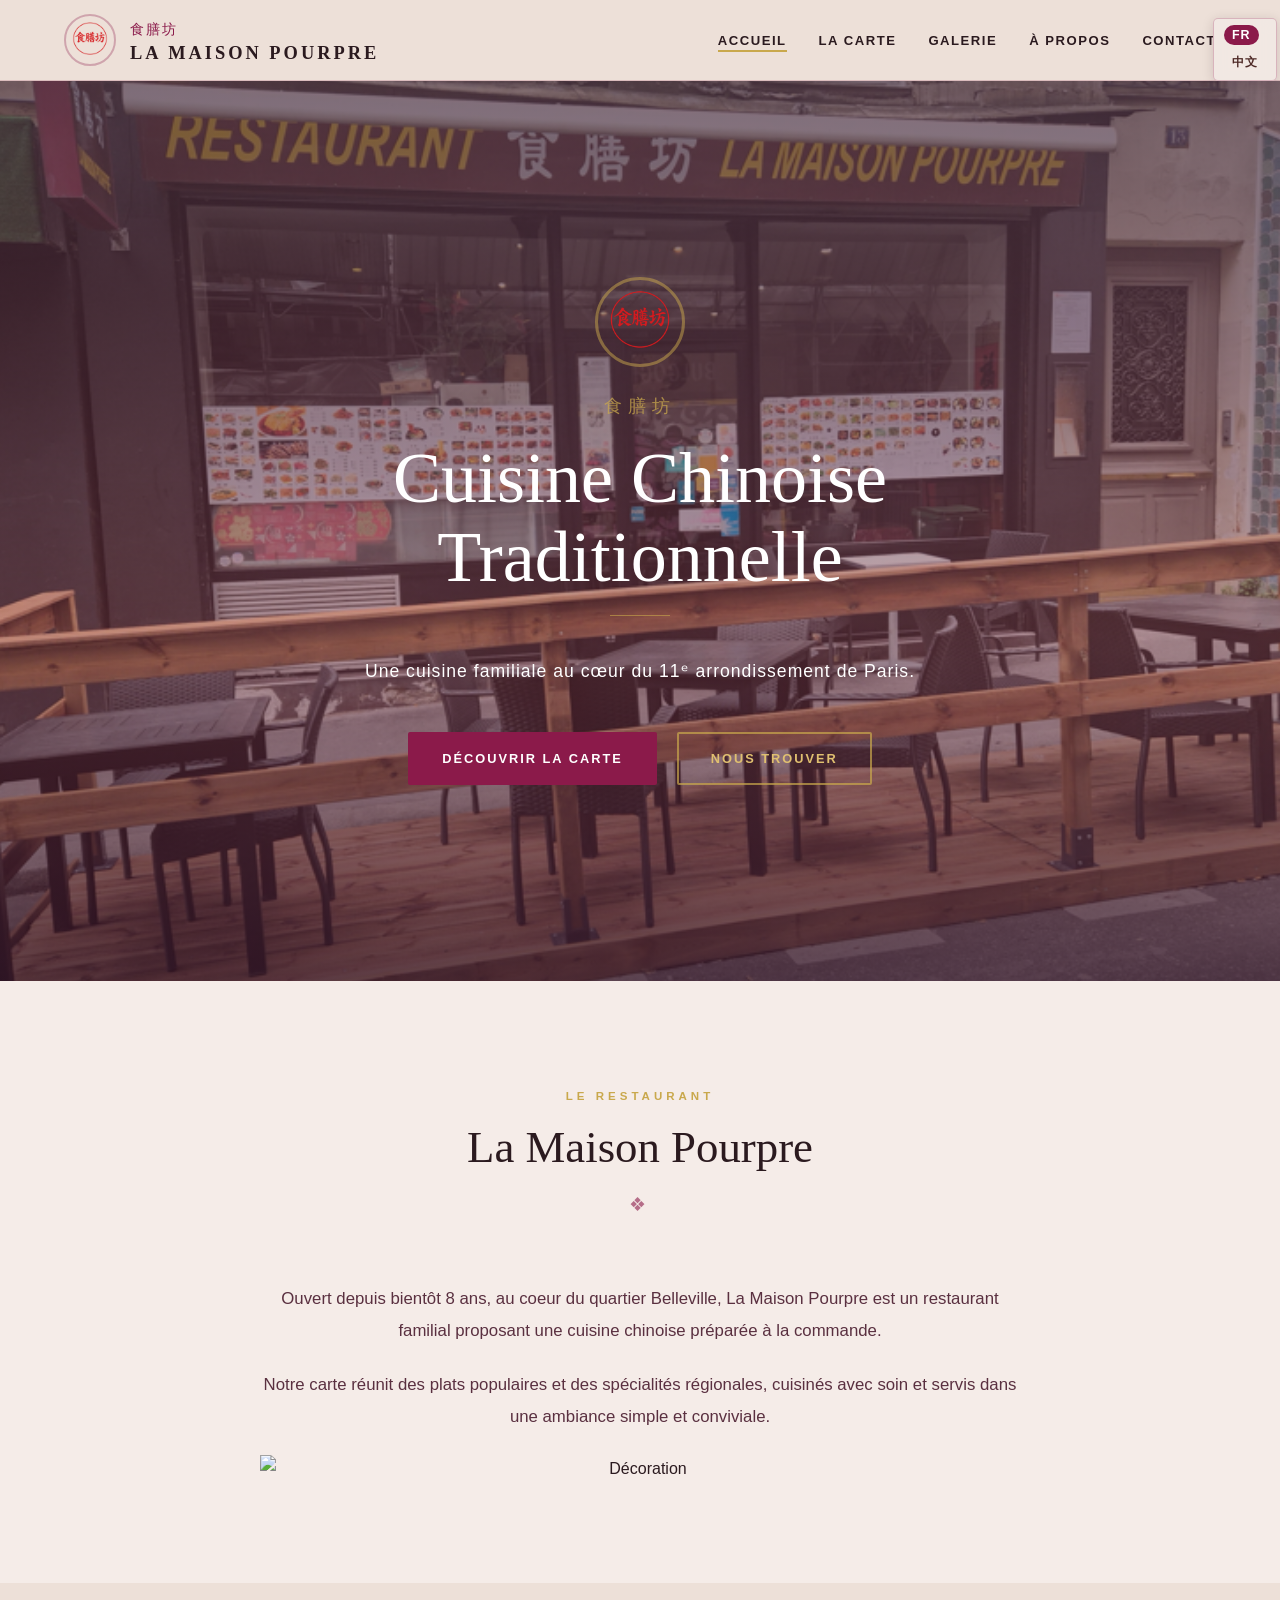
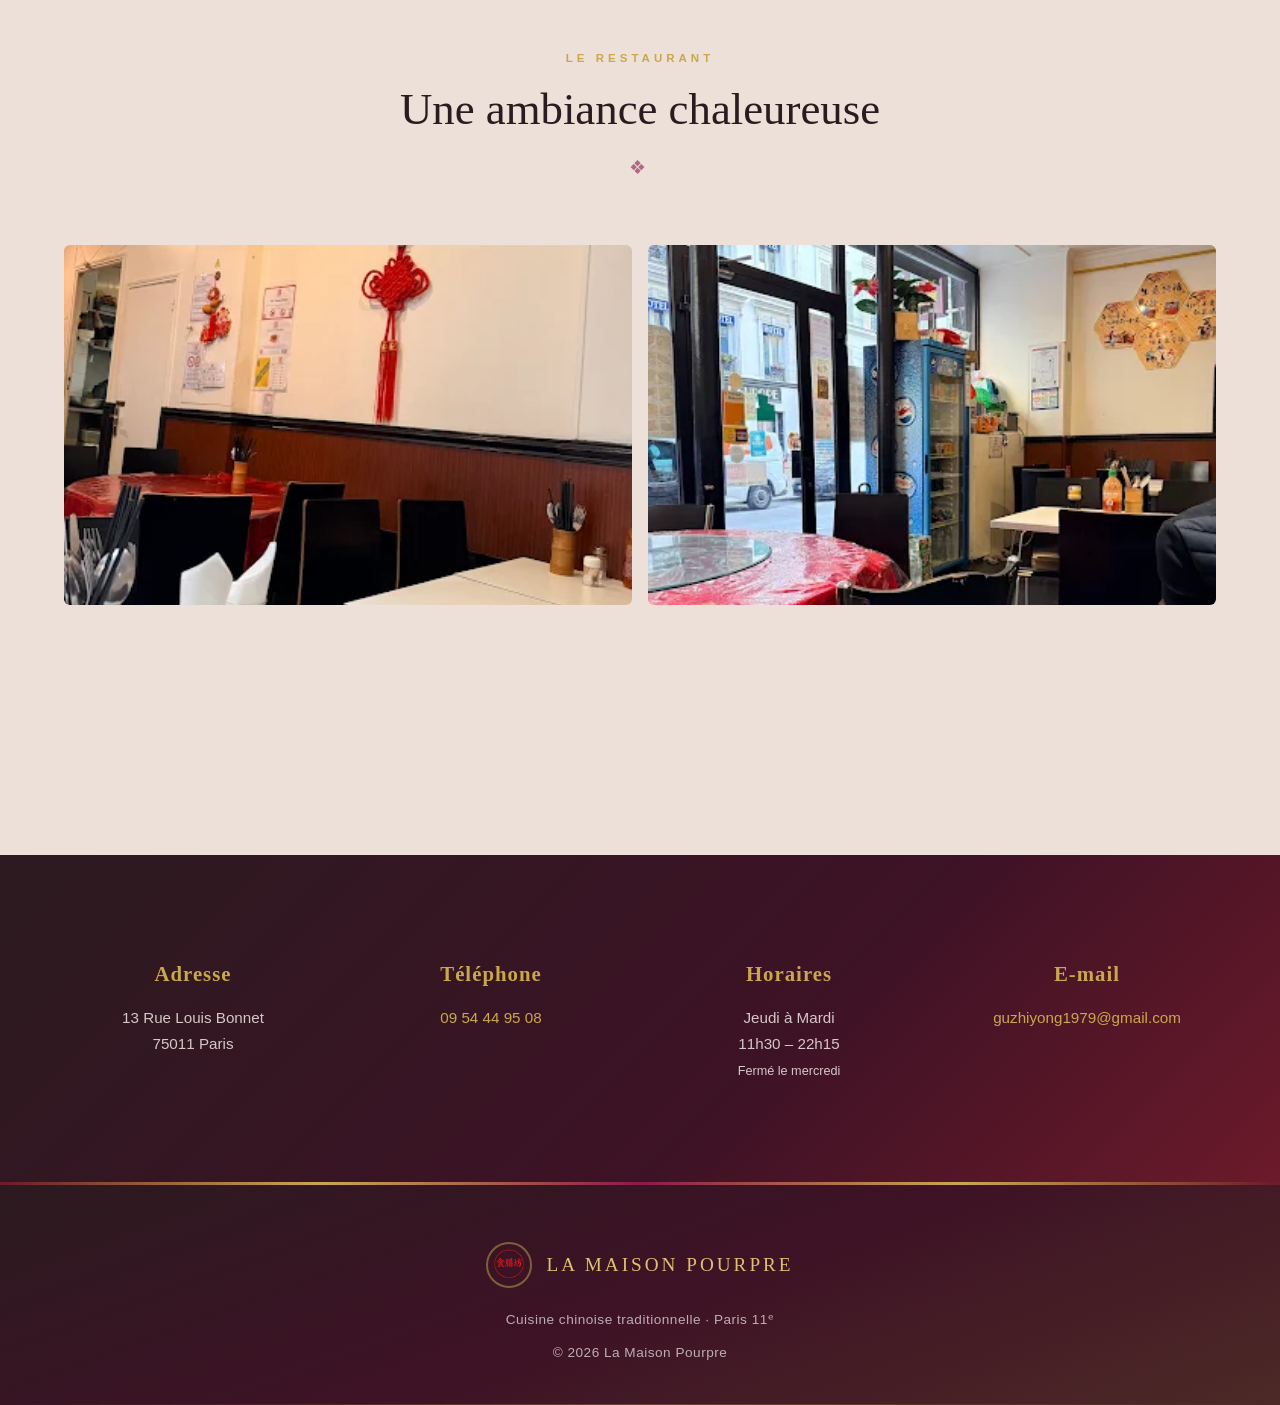
==== commit 59be9447: "Add decoration image to intro section" ====
--- a/index.html
+++ b/index.html
@@ -64,6 +64,7 @@
     <div class="intro-content reveal">
       <p data-i18n="intro_p1">Un restaurant familial au cœur du quartier Belleville, proposant une cuisine chinoise préparée à la commande.</p>
       <p data-i18n="intro_p2">Notre carte réunit des plats populaires et des spécialités régionales, cuisinés avec soin et servis dans une ambiance simple et conviviale.</p>
+      <img src="images/devanurepoupre.jpg" alt="Décoration" class="intro-deco">
     </div>
   </div>
 </section>
--- a/css/style.css
+++ b/css/style.css
@@ -1,7 +1,7 @@
 /* ============================================================
    LA MAISON POURPRE — style.css
    Police : Cormorant Garamond (titres) + Lato (corps)
-   Palette officielle + compléments
+   Palette : Pourpre · Bordeaux · Or · Brun
    ============================================================ */
 
 @import url('https://fonts.googleapis.com/css2?family=Cormorant+Garamond:ital,wght@0,300;0,400;0,600;0,700;1,300;1,400&family=Lato:wght@300;400;700&display=swap');
@@ -10,19 +10,24 @@
    VARIABLES
 ────────────────────────────────────────────── */
 :root {
-  --red:        #CC1200;
-  --red-dark:   #8C2C23;
-  --green:      #3D8B57;
-  --brown:      #4D2926;
-  --cream:      #F4EFE7;
-  --paper:      #FCFAF6;
-  --ink:        #2B1A18;
-  --gold:       #C9A84C;
+  --red:          #8B1A4A;   /* pourpre principal */
+  --red-dark:     #5E0F33;   /* pourpre foncé */
+  --red-light:    #A93060;   /* pourpre clair */
+  --bordeaux:     #6B1A2A;   /* bordeaux profond */
+  --brown:        #4D2926;   /* brun chaud */
+  --brown-light:  #7A4A3A;   /* brun moyen */
+  --green:        #3D6B4A;
+  --cream:        #F2E8E4;   /* crème légèrement rosée */
+  --paper:        #EDE0D8;   /* fond général — ivoire pourpré */
+  --paper-light:  #F5ECE8;   /* sections alternées */
+  --ink:          #2B1A1F;   /* texte foncé avec teinte pourpre */
+  --gold:         #C9A84C;   /* or conservé */
+  --gold-light:   #E0C070;   /* or clair */
 
   --radius:     6px;
   --transition: all 0.35s ease;
-  --shadow:     0 4px 30px rgba(43,26,24,.10);
-  --shadow-lg:  0 12px 50px rgba(43,26,24,.18);
+  --shadow:     0 4px 30px rgba(43,10,30,.12);
+  --shadow-lg:  0 12px 50px rgba(43,10,30,.22);
 }
 
 /* ──────────────────────────────────────────────
@@ -53,12 +58,12 @@
   flex-direction: column;
   align-items: flex-start;
   gap: 6px;
-  background: rgba(252,250,246,0.92);
-  border: 1px solid rgba(77,41,38,0.2);
+  background: rgba(242,232,228,0.95);
+  border: 1px solid rgba(139,26,74,0.25);
   border-radius: 5px;
   padding: 6px 10px;
   backdrop-filter: blur(8px);
-  box-shadow: 0 2px 12px rgba(43,26,24,.12);
+  box-shadow: 0 2px 12px rgba(43,10,30,.15);
 }
 
 .lang-btn {
@@ -94,9 +99,9 @@
   position: sticky;
   top: 0;
   z-index: 1000;
-  background: rgba(252,250,246,0.97);
+  background: rgba(237,224,216,0.97);
   backdrop-filter: blur(12px);
-  border-bottom: 1px solid rgba(77,41,38,0.12);
+  border-bottom: 1px solid rgba(139,26,74,0.18);
   display: flex;
   justify-content: space-between;
   align-items: center;
@@ -116,7 +121,7 @@
   height: 52px;
   object-fit: contain;
   border-radius: 50%;
-  border: 2px solid rgba(204,18,0,0.2);
+  border: 2px solid rgba(139,26,74,0.3);
 }
 
 .logo-text h1 {
@@ -159,7 +164,7 @@
   position: absolute;
   bottom: 0; left: 0;
   width: 0; height: 2px;
-  background: var(--red);
+  background: var(--gold);
   transition: width 0.3s ease;
 }
 
@@ -173,7 +178,11 @@
 .hero {
   height: 100vh;
   min-height: 600px;
-  background: url('../images/devanture.jpg') center center / cover no-repeat;
+  background-color: var(--red-dark);
+  background-image: url('../images/devanturefinal.png');
+  background-position: center center;
+  background-size: cover;
+  background-repeat: no-repeat;
   position: relative;
   display: flex;
   align-items: center;
@@ -184,7 +193,10 @@
 .hero-bg {
   position: absolute;
   inset: 0;
-  background: url('../images/devanture.jpg') center center / cover no-repeat;
+  background-image: url('../images/devanturefinal.png');
+  background-position: center center;
+  background-size: cover;
+  background-repeat: no-repeat;
   transform: scale(1.05);
   animation: heroZoom 18s ease-in-out infinite alternate;
 }
@@ -199,9 +211,9 @@
   inset: 0;
   background: linear-gradient(
     to bottom,
-    rgba(43,26,24,.55) 0%,
-    rgba(140,44,35,.35) 60%,
-    rgba(43,26,24,.7) 100%
+    rgba(43,10,30,.60) 0%,
+    rgba(107,26,42,.40) 60%,
+    rgba(43,10,30,.75) 100%
   );
 }
 
@@ -220,7 +232,7 @@
   object-fit: contain;
   border-radius: 50%;
   margin: 0 auto 24px;
-  border: 3px solid rgba(255,255,255,0.4);
+  border: 3px solid rgba(201,168,76,0.5);
   animation: fadeUp 1s ease 0.2s both;
 }
 
@@ -229,7 +241,7 @@
   font-family: 'Cormorant Garamond', serif;
   font-size: 1.1rem;
   letter-spacing: 6px;
-  color: rgba(255,255,255,0.6);
+  color: rgba(201,168,76,0.75);
   text-transform: uppercase;
   margin-bottom: 16px;
   animation: fadeUp 1s ease 0.4s both;
@@ -256,7 +268,7 @@
 .hero-divider {
   width: 60px;
   height: 1px;
-  background: rgba(255,255,255,0.5);
+  background: rgba(201,168,76,0.6);
   margin: 0 auto 40px;
   animation: fadeUp 1s ease 0.6s both;
 }
@@ -295,19 +307,19 @@
   background: var(--red-dark);
   border-color: var(--red-dark);
   transform: translateY(-2px);
-  box-shadow: 0 8px 25px rgba(204,18,0,.35);
+  box-shadow: 0 8px 25px rgba(139,26,74,.40);
 }
 
 .btn-secondary {
-  border: 2px solid rgba(255,255,255,0.7);
-  color: white;
+  border: 2px solid rgba(201,168,76,0.7);
+  color: var(--gold-light);
   background: transparent;
 }
 
 .btn-secondary:hover {
-  background: white;
-  color: var(--red);
-  border-color: white;
+  background: var(--gold);
+  color: var(--ink);
+  border-color: var(--gold);
 }
 
 /* ──────────────────────────────────────────────
@@ -326,7 +338,7 @@
   font-weight: 700;
   letter-spacing: 4px;
   text-transform: uppercase;
-  color: var(--red);
+  color: var(--gold);
   margin-bottom: 14px;
 }
 
@@ -350,7 +362,7 @@
 /* ──────────────────────────────────────────────
    INTRO (index)
 ────────────────────────────────────────────── */
-.intro { background: var(--cream); }
+.intro { background: var(--paper-light); }
 
 .intro-content {
   max-width: 760px;
@@ -361,14 +373,13 @@
 .intro-content p {
   margin-bottom: 22px;
   font-size: 1.05rem;
-  color: #5a3a37;
+  color: #5a3040;
   font-weight: 300;
   line-height: 1.9;
 }
 
 /* ──────────────────────────────────────────────
-   SPÉCIALITÉS (index — SUPPRIMÉ, replaced by plats)
-   On les garde pour compatibilité
+   CARTES (spécialités etc.)
 ────────────────────────────────────────────── */
 .cards {
   display: grid;
@@ -377,11 +388,12 @@
 }
 
 .card {
-  background: white;
+  background: var(--paper-light);
   border-radius: var(--radius);
   overflow: hidden;
   box-shadow: var(--shadow);
   transition: var(--transition);
+  border: 1px solid rgba(139,26,74,0.08);
 }
 
 .card:hover { transform: translateY(-8px); box-shadow: var(--shadow-lg); }
@@ -405,8 +417,8 @@
   margin-bottom: 10px;
 }
 
-.card-content .chinese { font-size: 0.85rem; color: var(--brown); letter-spacing: 2px; }
-.card-content p { color: #6a4845; font-size: 0.95rem; }
+.card-content .chinese { font-size: 0.85rem; color: var(--brown-light); letter-spacing: 2px; }
+.card-content p { color: #6a3842; font-size: 0.95rem; }
 
 /* ──────────────────────────────────────────────
    AMBIANCE (2 images)
@@ -435,7 +447,10 @@
 /* ──────────────────────────────────────────────
    INFOS RAPIDES (index bas)
 ────────────────────────────────────────────── */
-.info { background: var(--ink); color: white; }
+.info {
+  background: linear-gradient(135deg, var(--ink) 0%, #3D1225 60%, var(--bordeaux) 100%);
+  color: white;
+}
 
 .info-grid {
   display: grid;
@@ -452,7 +467,18 @@
   letter-spacing: 1px;
 }
 
-.info-grid .info-block p { color: rgba(244,239,231,0.8); font-size: 0.95rem; line-height: 1.7; }
+.info-grid .info-block p { color: rgba(242,232,228,0.85); font-size: 0.95rem; line-height: 1.7; }
+
+.info-grid .info-block a {
+  color: var(--gold-light);
+  text-decoration: none;
+  transition: var(--transition);
+}
+
+.info-grid .info-block a:hover {
+  color: white;
+  text-shadow: 0 0 12px rgba(201,168,76,0.6);
+}
 
 /* ──────────────────────────────────────────────
    ÉVENTAIL DÉCORATIF
@@ -470,7 +496,7 @@
   height: auto;
   display: block;
   border-radius: 8px;
-  box-shadow: 0 10px 30px rgba(43, 26, 24, 0.12);
+  box-shadow: 0 10px 30px rgba(43,10,30,0.18);
 }
 
 .fan-deco {
@@ -478,7 +504,7 @@
   overflow: hidden;
   position: relative;
   height: 200px;
-  background: var(--cream);
+  background: var(--paper-light);
   display: flex;
   align-items: center;
   justify-content: center;
@@ -487,7 +513,7 @@
 .fan-deco img {
   height: 220px;
   object-fit: contain;
-  opacity: 0.55;
+  opacity: 0.45;
   mix-blend-mode: multiply;
 }
 
@@ -504,7 +530,7 @@
 .fan-deco-bottom img {
   height: 170px;
   object-fit: contain;
-  opacity: 0.45;
+  opacity: 0.35;
   mix-blend-mode: multiply;
 }
 
@@ -536,7 +562,7 @@
 .page-hero-overlay {
   position: absolute;
   inset: 0;
-  background: linear-gradient(to bottom, rgba(43,26,24,.6), rgba(140,44,35,.4) 60%, rgba(43,26,24,.7));
+  background: linear-gradient(to bottom, rgba(43,10,30,.65), rgba(107,26,42,.45) 60%, rgba(43,10,30,.75));
 }
 
 .page-hero-content {
@@ -551,7 +577,7 @@
   object-fit: contain;
   border-radius: 50%;
   margin: 0 auto 16px;
-  border: 2px solid rgba(255,255,255,0.4);
+  border: 2px solid rgba(201,168,76,0.5);
 }
 
 .page-hero-content .hero-chinese {
@@ -559,7 +585,7 @@
   font-family: 'Cormorant Garamond', serif;
   font-size: 0.9rem;
   letter-spacing: 5px;
-  color: rgba(255,255,255,0.55);
+  color: rgba(201,168,76,0.7);
   margin-bottom: 12px;
 }
 
@@ -606,18 +632,36 @@
 .gallery-masonry .gal-item .gal-overlay {
   position: absolute;
   inset: 0;
-  background: rgba(43,26,24,0);
+  background: rgba(43,10,30,0);
   transition: background 0.4s ease;
 }
 
-.gallery-masonry .gal-item:hover .gal-overlay { background: rgba(43,26,24,0.25); }
+.gallery-masonry .gal-item:hover .gal-overlay { background: rgba(43,10,30,0.25); }
+
+.image-grid {
+  display: grid;
+  grid-template-columns: repeat(auto-fit, minmax(220px, 1fr));
+  gap: 18px;
+}
+
+.image-grid .gal-item {
+  margin-bottom: 0;
+}
+
+.image-grid .gal-item img {
+  width: 100%;
+  min-height: 220px;
+  max-height: 280px;
+  object-fit: cover;
+  border-radius: var(--radius);
+}
 
 /* Lightbox */
 .lightbox {
   display: none;
   position: fixed;
   inset: 0;
-  background: rgba(0,0,0,0.9);
+  background: rgba(0,0,0,0.92);
   z-index: 9000;
   align-items: center;
   justify-content: center;
@@ -638,7 +682,7 @@
   position: absolute;
   top: 24px; right: 32px;
   background: none; border: none;
-  color: white; font-size: 2.2rem;
+  color: var(--gold-light); font-size: 2.2rem;
   cursor: pointer; line-height: 1;
 }
 
@@ -654,8 +698,8 @@
 }
 
 .menu-nav-btn {
-  background: white;
-  border: 1px solid rgba(77,41,38,0.2);
+  background: var(--paper-light);
+  border: 1px solid rgba(139,26,74,0.25);
   padding: 9px 22px;
   border-radius: 2px;
   font-family: 'Lato', sans-serif;
@@ -686,12 +730,12 @@
   text-align: center;
   margin-bottom: 8px;
   padding-bottom: 14px;
-  border-bottom: 1px solid rgba(204,18,0,0.2);
+  border-bottom: 1px solid rgba(139,26,74,0.2);
 }
 
 .menu-category-cn {
   text-align: center;
-  color: var(--brown);
+  color: var(--gold);
   font-size: 0.85rem;
   letter-spacing: 3px;
   margin-bottom: 40px;
@@ -700,10 +744,10 @@
 .menu-items { display: grid; gap: 16px; }
 
 .menu-item {
-  background: white;
+  background: var(--paper-light);
   padding: 22px 28px;
   border-radius: var(--radius);
-  box-shadow: 0 2px 12px rgba(43,26,24,.06);
+  box-shadow: 0 2px 12px rgba(43,10,30,.07);
   border-left: 3px solid transparent;
   transition: var(--transition);
   display: flex;
@@ -713,8 +757,8 @@
 }
 
 .menu-item:hover {
-  border-left-color: var(--red);
-  box-shadow: 0 6px 24px rgba(43,26,24,.12);
+  border-left-color: var(--gold);
+  box-shadow: 0 6px 24px rgba(43,10,30,.14);
   transform: translateX(4px);
 }
 
@@ -735,19 +779,38 @@
 
 .menu-item-desc {
   font-size: 0.9rem;
-  color: #7a5550;
+  color: #7a4855;
   margin-top: 6px;
   font-style: italic;
 }
 
 .allergen-box {
   background: var(--cream);
-  border-left: 4px solid var(--green);
+  border-left: 4px solid var(--gold);
   padding: 18px 24px;
   border-radius: var(--radius);
   margin-bottom: 48px;
   font-size: 0.92rem;
-  color: #4a6b57;
+  color: var(--brown-light);
+}
+
+/* Séparateur de sous-section dans le menu */
+.menu-subsection-title {
+  font-family: 'Cormorant Garamond', serif;
+  font-size: 1.4rem;
+  font-weight: 600;
+  color: var(--bordeaux);
+  margin: 40px 0 16px;
+  padding-bottom: 8px;
+  border-bottom: 1px solid rgba(107,26,42,0.2);
+  letter-spacing: 1px;
+}
+
+.menu-subsection-cn {
+  font-size: 0.8rem;
+  color: var(--gold);
+  letter-spacing: 3px;
+  margin-bottom: 20px;
 }
 
 /* ──────────────────────────────────────────────
@@ -760,10 +823,11 @@
 }
 
 .contact-card {
-  background: white;
+  background: var(--paper-light);
   padding: 40px;
   border-radius: var(--radius);
   box-shadow: var(--shadow);
+  border: 1px solid rgba(139,26,74,0.1);
 }
 
 .contact-card h3 {
@@ -776,9 +840,9 @@
 
 .contact-card h3:first-child { margin-top: 0; }
 
-.contact-card p { color: #6a4845; margin-bottom: 8px; font-size: 0.97rem; }
-.contact-card a { color: var(--red); text-decoration: none; }
-.contact-card a:hover { text-decoration: underline; }
+.contact-card p { color: #6a3842; margin-bottom: 8px; font-size: 0.97rem; }
+.contact-card a { color: var(--gold); text-decoration: none; font-weight: 700; }
+.contact-card a:hover { color: var(--red); text-decoration: underline; }
 
 .map-container iframe {
   width: 100%;
@@ -821,7 +885,7 @@
 }
 
 .about-text p {
-  color: #6a4845;
+  color: #6a3842;
   font-size: 1rem;
   font-weight: 300;
   line-height: 1.9;
@@ -836,11 +900,12 @@
 }
 
 .value-item {
-  background: white;
+  background: var(--paper-light);
   padding: 32px 22px;
   border-radius: var(--radius);
   box-shadow: var(--shadow);
   transition: var(--transition);
+  border: 1px solid rgba(139,26,74,0.08);
 }
 
 .value-item:hover { transform: translateY(-6px); box-shadow: var(--shadow-lg); }
@@ -857,13 +922,13 @@
   margin-bottom: 10px;
 }
 
-.value-item p { color: #7a5550; font-size: 0.9rem; }
+.value-item p { color: #7a4855; font-size: 0.9rem; }
 
 /* ──────────────────────────────────────────────
    FOOTER
 ────────────────────────────────────────────── */
 footer {
-  background: var(--ink);
+  background: linear-gradient(160deg, var(--ink) 0%, #3D1225 50%, var(--brown) 100%);
   color: white;
   text-align: center;
   padding: 60px 20px 40px;
@@ -876,7 +941,15 @@
   position: absolute;
   top: 0; left: 0; right: 0;
   height: 3px;
-  background: linear-gradient(90deg, var(--red), var(--gold), var(--red));
+  background: linear-gradient(90deg, var(--bordeaux), var(--gold), var(--red), var(--gold), var(--bordeaux));
+}
+
+footer::after {
+  content: '';
+  position: absolute;
+  bottom: 0; left: 0; right: 0;
+  height: 1px;
+  background: linear-gradient(90deg, transparent, rgba(201,168,76,0.3), transparent);
 }
 
 .footer-logo {
@@ -892,7 +965,7 @@
   height: 46px;
   object-fit: contain;
   border-radius: 50%;
-  border: 2px solid rgba(204,18,0,0.4);
+  border: 2px solid rgba(201,168,76,0.5);
 }
 
 .footer-logo h3 {
@@ -900,10 +973,11 @@
   font-size: 1.2rem;
   font-weight: 400;
   letter-spacing: 3px;
+  color: var(--gold-light);
 }
 
 footer p {
-  opacity: 0.6;
+  opacity: 0.65;
   font-size: 0.85rem;
   margin-top: 8px;
   letter-spacing: 0.5px;
@@ -925,7 +999,7 @@
   opacity: 0;
   pointer-events: none;
   transition: var(--transition);
-  box-shadow: 0 4px 16px rgba(204,18,0,.4);
+  box-shadow: 0 4px 16px rgba(139,26,74,.45);
   z-index: 500;
 }
 
@@ -988,3 +1062,4 @@
   .gallery-masonry { columns: 1; }
   .contact-card { padding: 24px 20px; }
 }
+
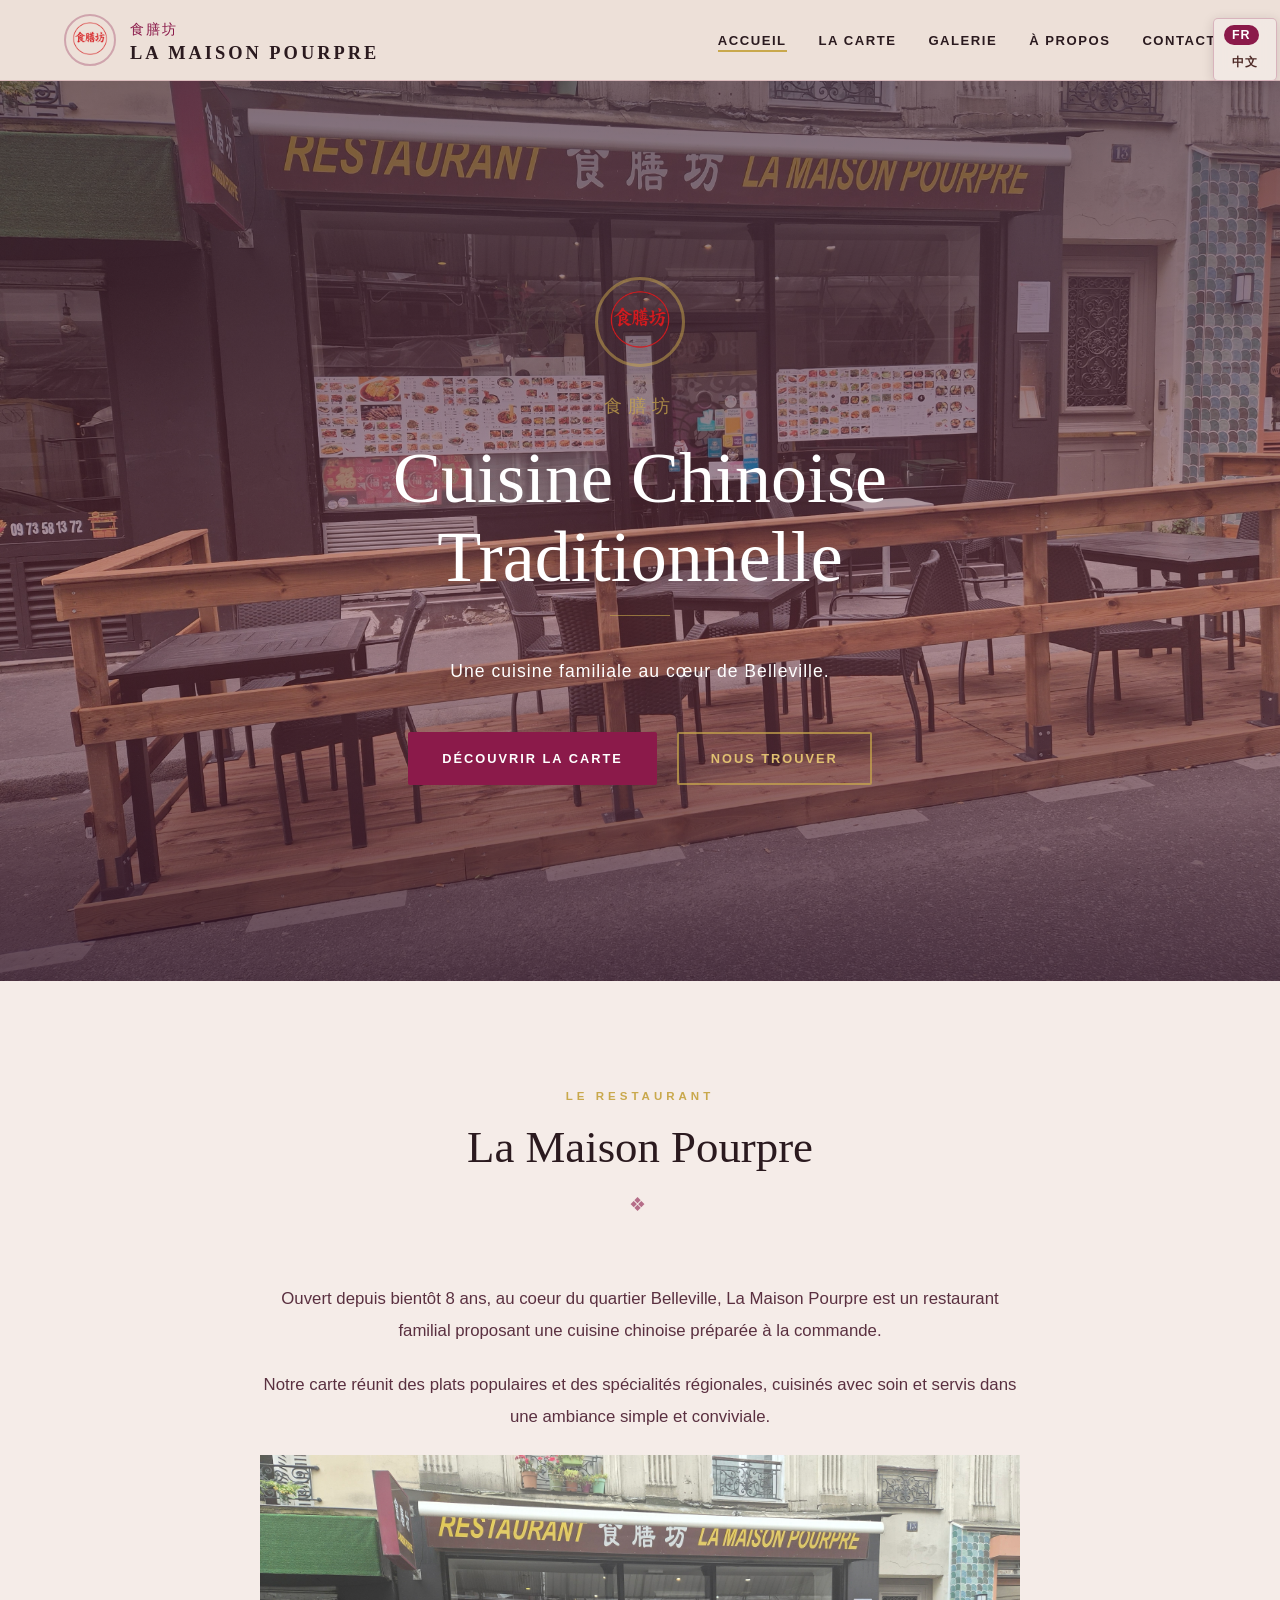
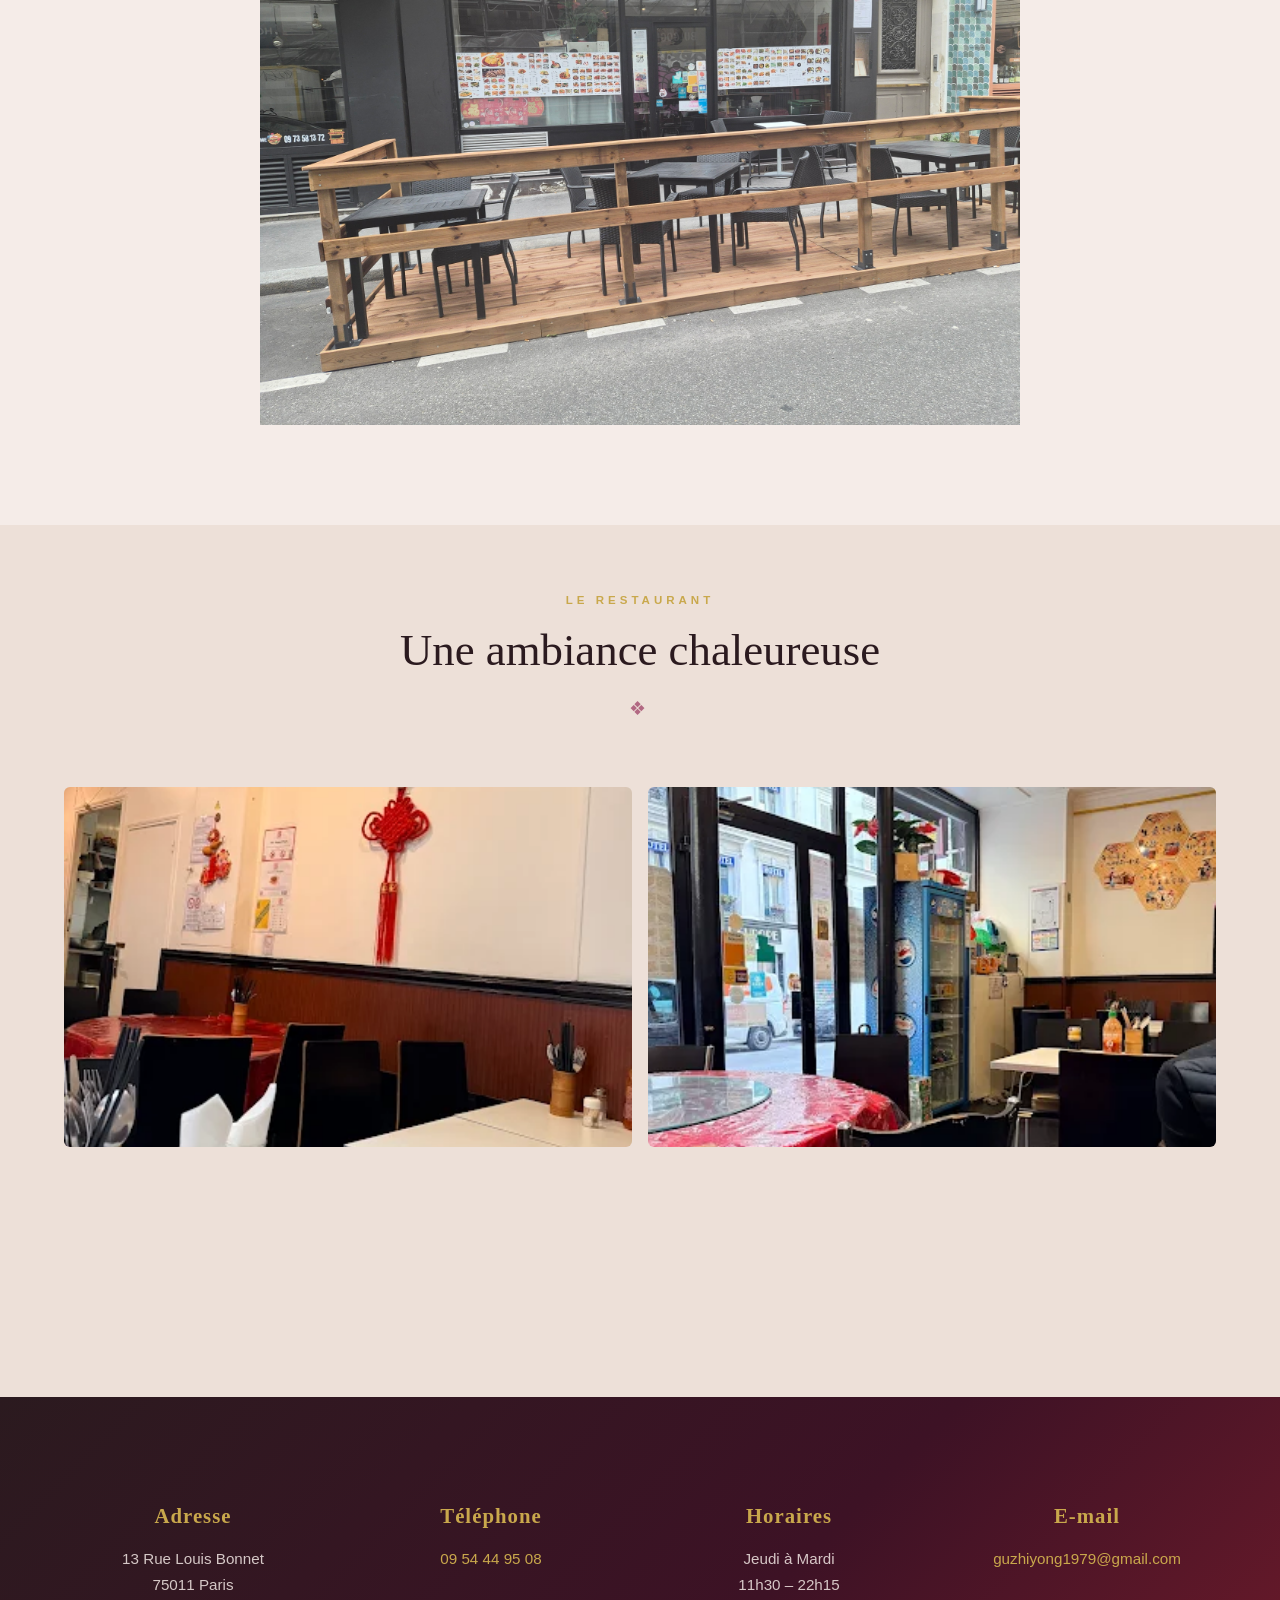
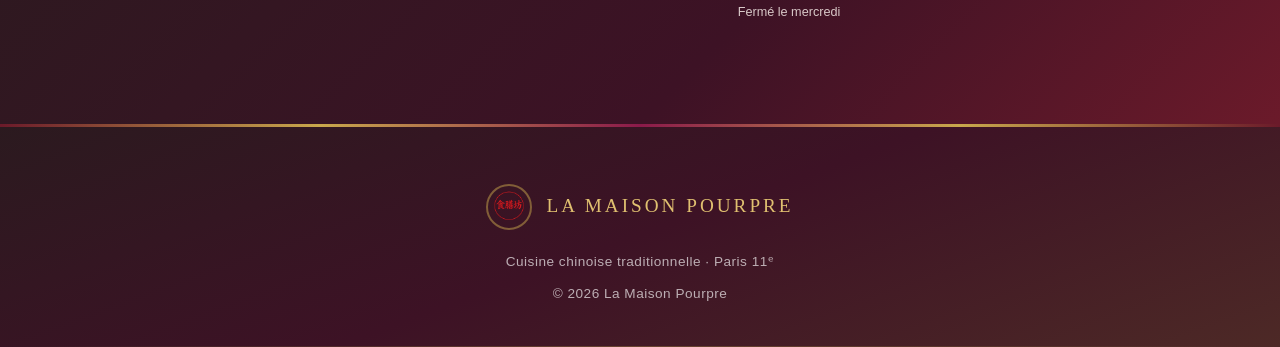
==== commit 8049df03: "Update index.html" ====
--- a/index.html
+++ b/index.html
@@ -45,7 +45,7 @@
     <span class="hero-chinese" data-i18n="hero_sub">食膳坊</span>
     <h2 data-i18n="hero_title">Cuisine Chinoise Traditionnelle</h2>
     <div class="hero-divider"></div>
-    <p data-i18n="hero_desc">Une cuisine familiale au cœur du 11ᵉ arrondissement de Paris.</p>
+    <p data-i18n="hero_desc">Une cuisine familiale au cœur de Belleville.</p>
     <div class="hero-buttons">
       <a href="menu.html" class="btn-primary" data-i18n="btn_carte">Découvrir la carte</a>
       <a href="contact.html" class="btn-secondary" data-i18n="btn_find">Nous trouver</a>
--- a/css/style.css
+++ b/css/style.css
@@ -179,7 +179,7 @@
   height: 100vh;
   min-height: 600px;
   background-color: var(--red-dark);
-  background-image: url('../images/devanturefinal.png');
+  background-image: url('../images/devanurepoupre.jpg');
   background-position: center center;
   background-size: cover;
   background-repeat: no-repeat;
@@ -193,7 +193,7 @@
 .hero-bg {
   position: absolute;
   inset: 0;
-  background-image: url('../images/devanturefinal.png');
+  background-image: url('../images/devanurepoupre.jpg');
   background-position: center center;
   background-size: cover;
   background-repeat: no-repeat;
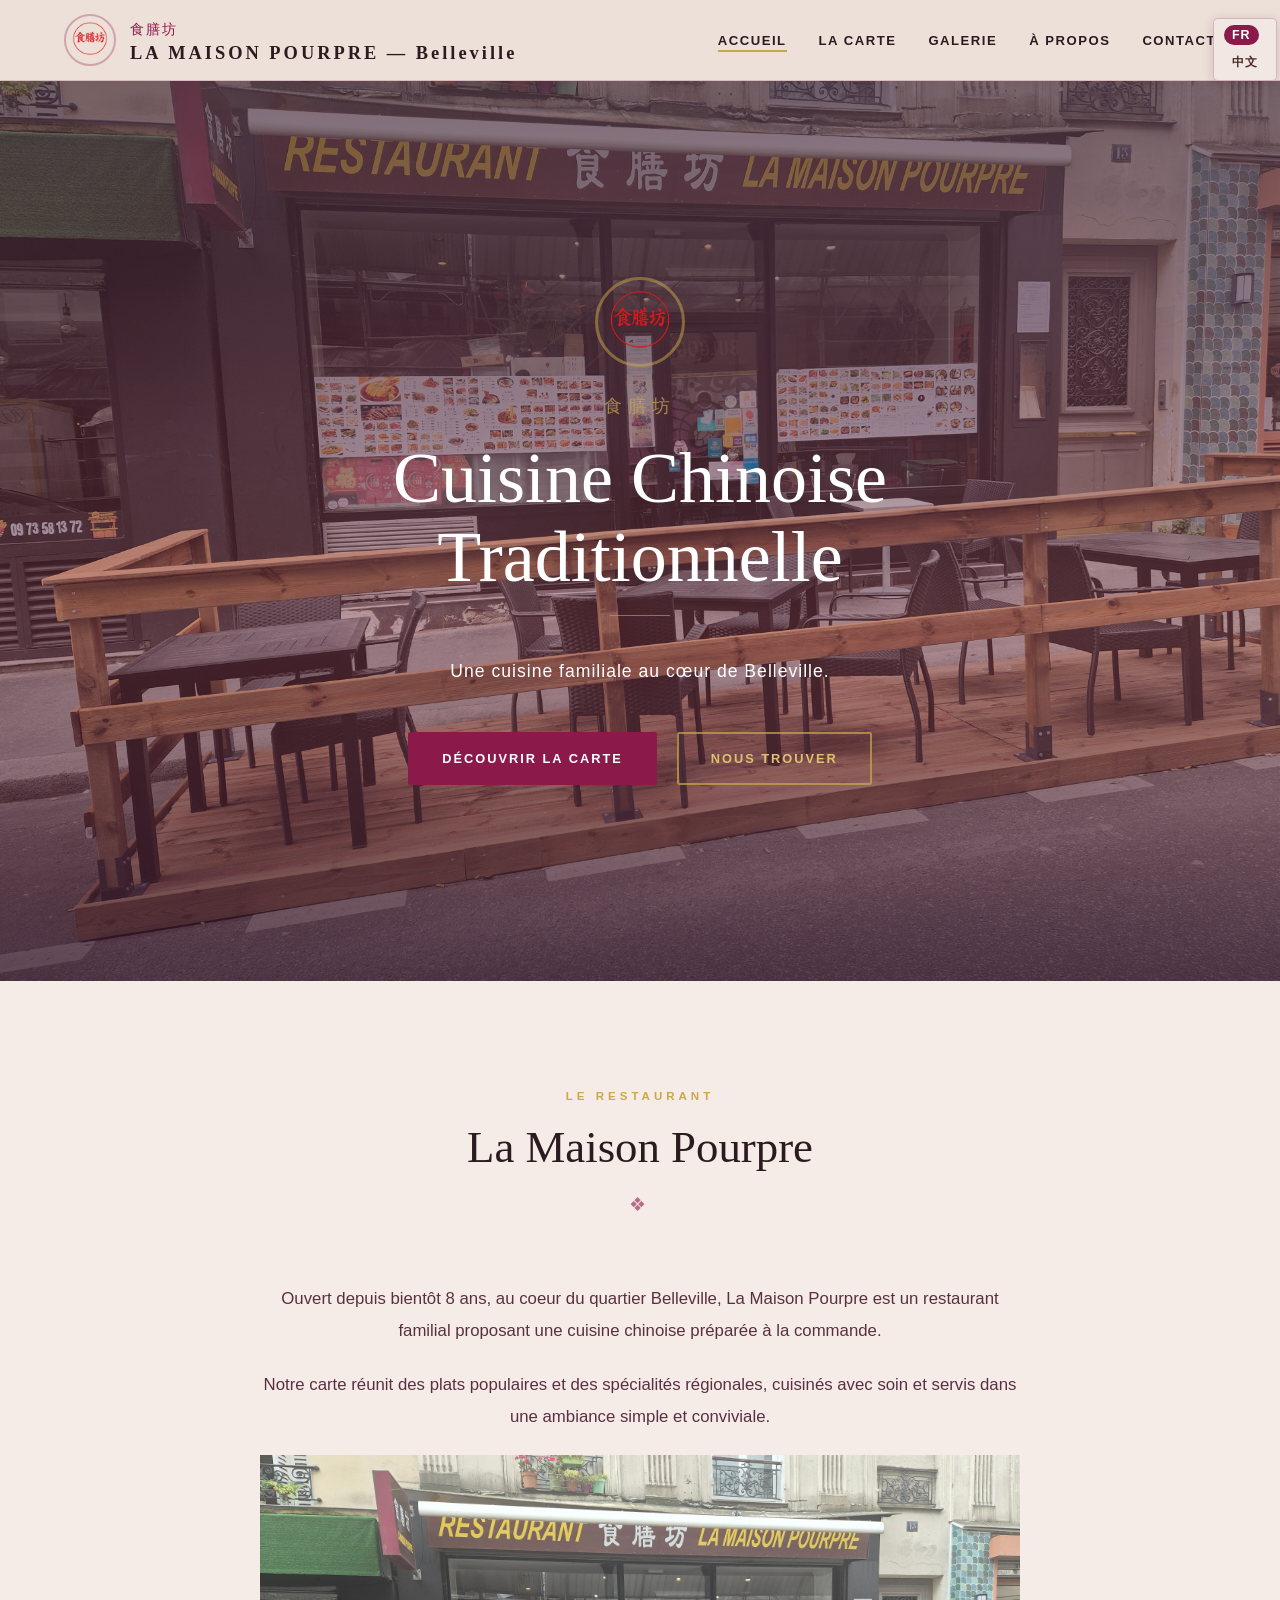
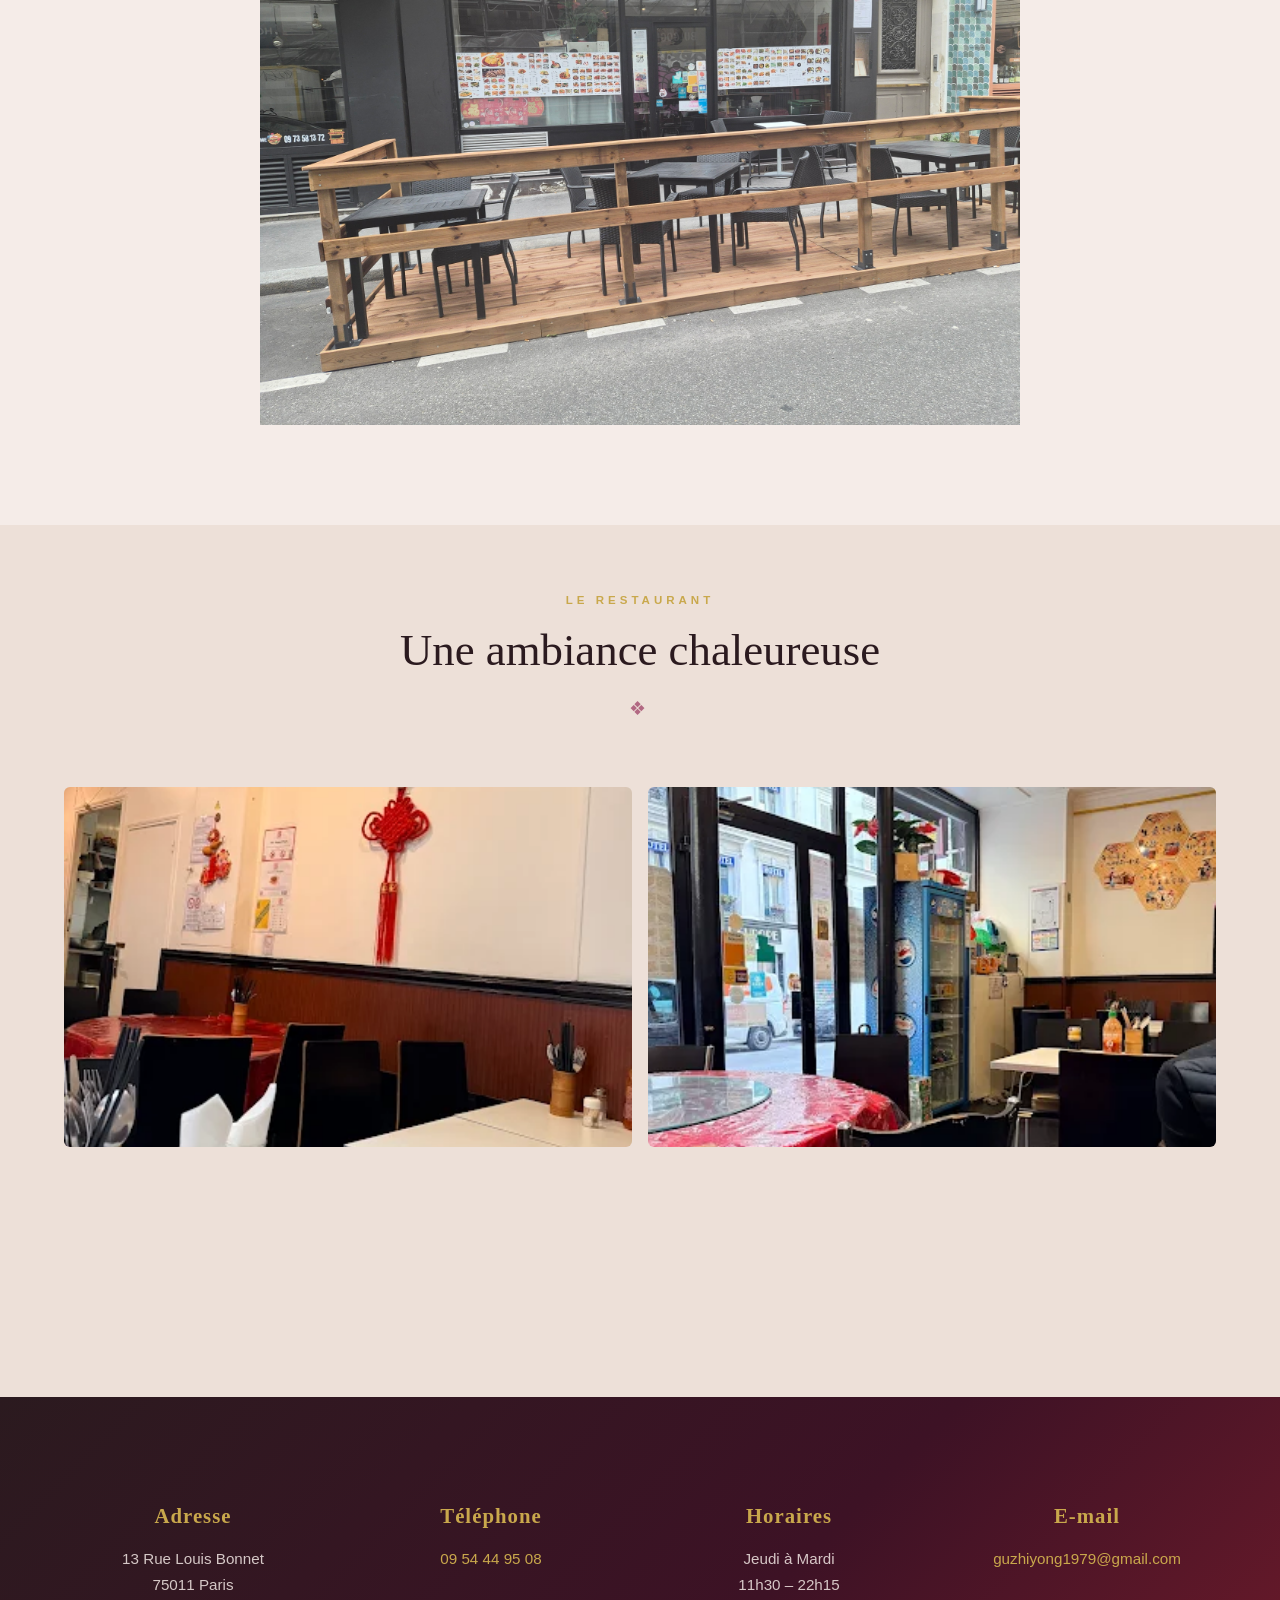
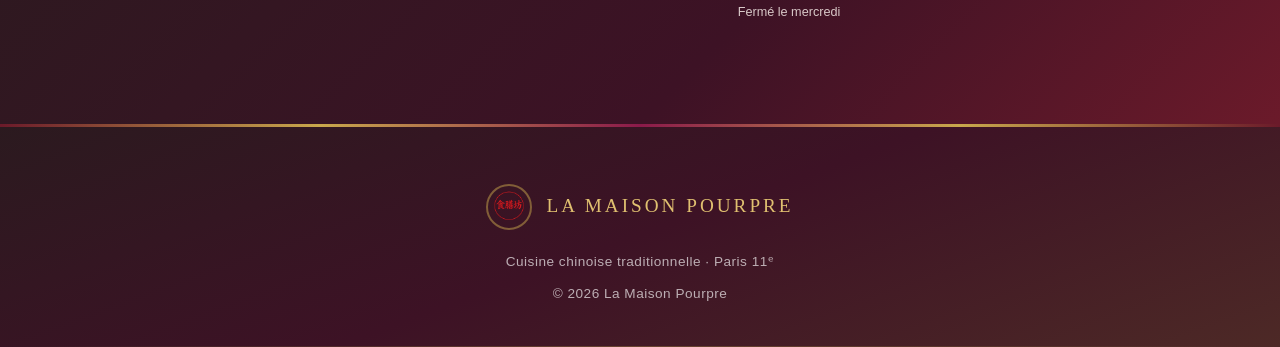
==== commit dd8cdc04: "Update restaurant description and header location" ====
--- a/index.html
+++ b/index.html
@@ -4,7 +4,7 @@
   <meta charset="UTF-8">
   <meta name="viewport" content="width=device-width, initial-scale=1.0">
   <title>La Maison Pourpre | Cuisine Chinoise Traditionnelle à Paris</title>
-  <meta name="description" content="La Maison Pourpre, restaurant chinois familial au cœur du 11ᵉ arrondissement de Paris.">
+  <meta name="description" content="La Maison Pourpre, restaurant chinois familial au cœur de Belleville">
   <link rel="icon" type="image/png" href="images/logo.png">
   <link rel="stylesheet" href="css/style.css">
 </head>
@@ -22,7 +22,7 @@
     <img class="logo-img" src="images/logo.png" alt="Logo La Maison Pourpre">
     <div class="logo-text">
       <div class="chinese-name">食膳坊</div>
-      <h1>LA MAISON POURPRE</h1>
+      <h1>LA MAISON POURPRE — Belleville</h1>
     </div>
   </a>
   <nav>
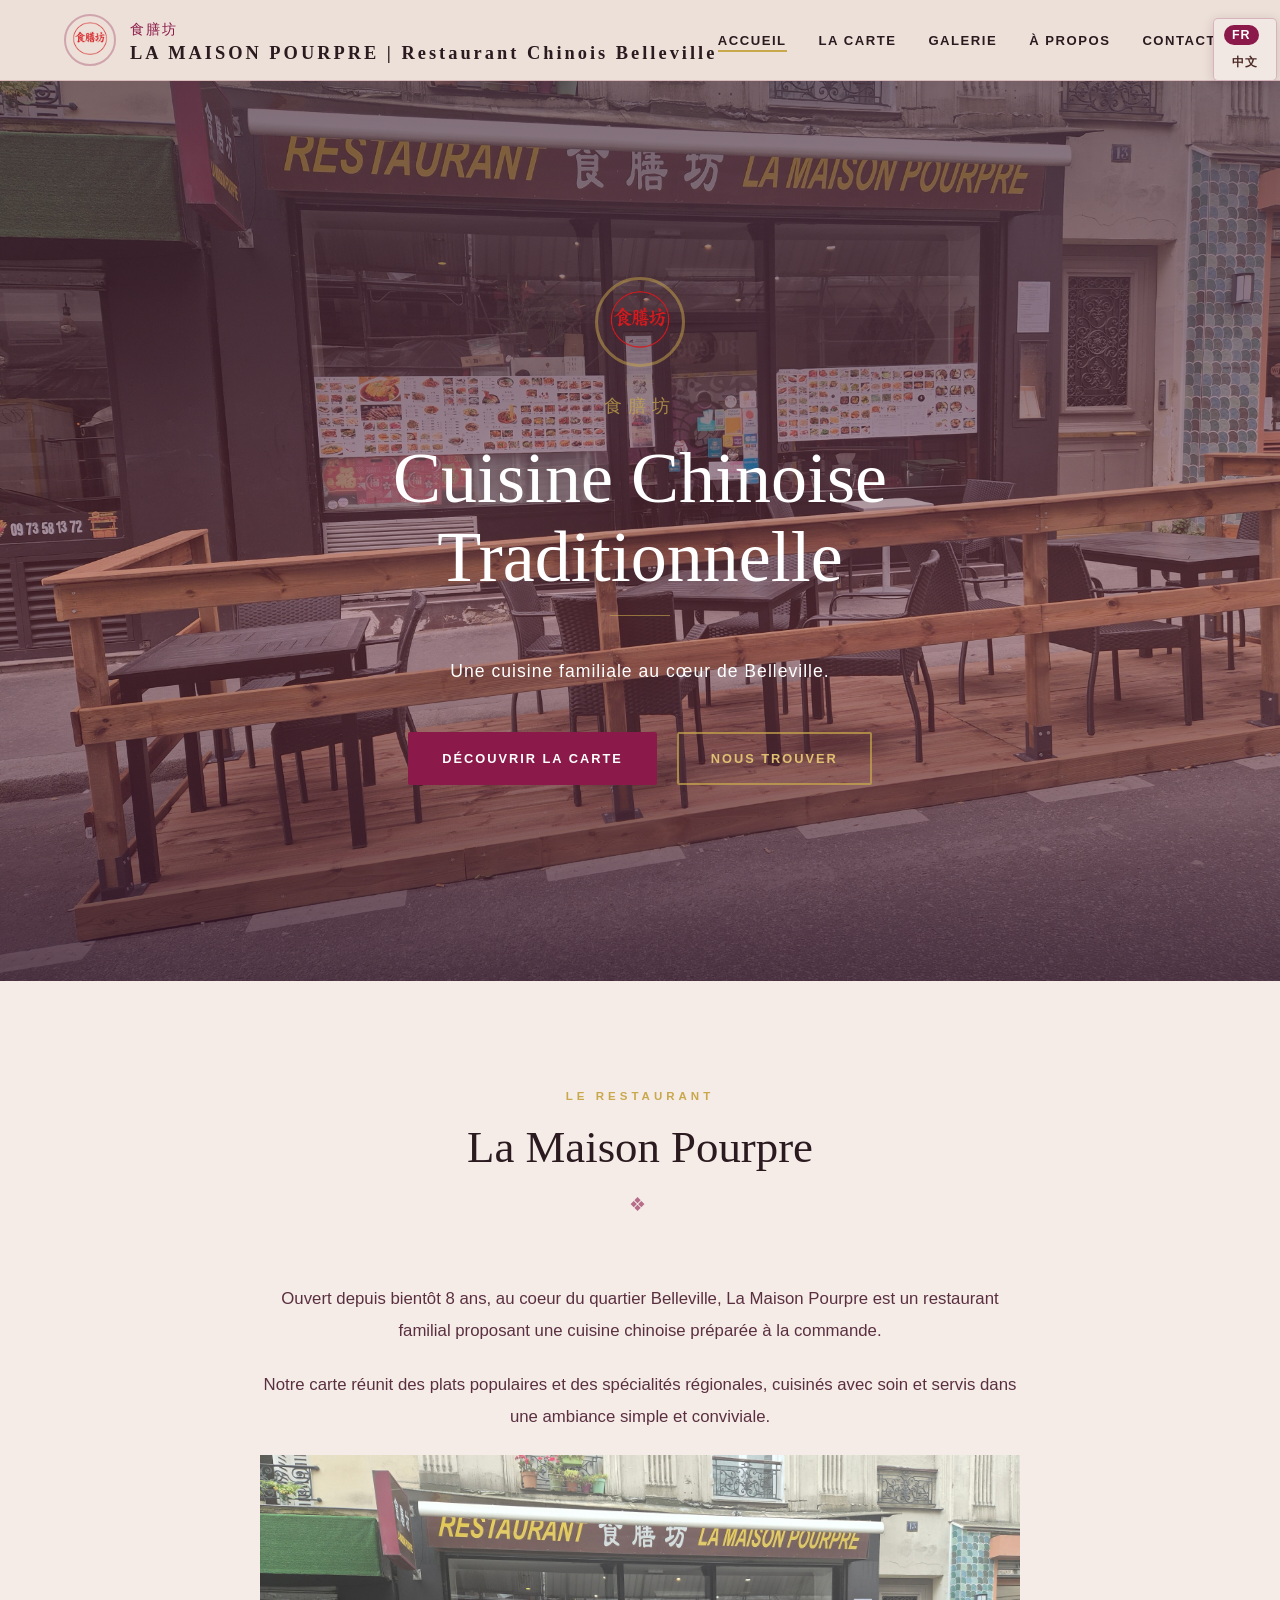
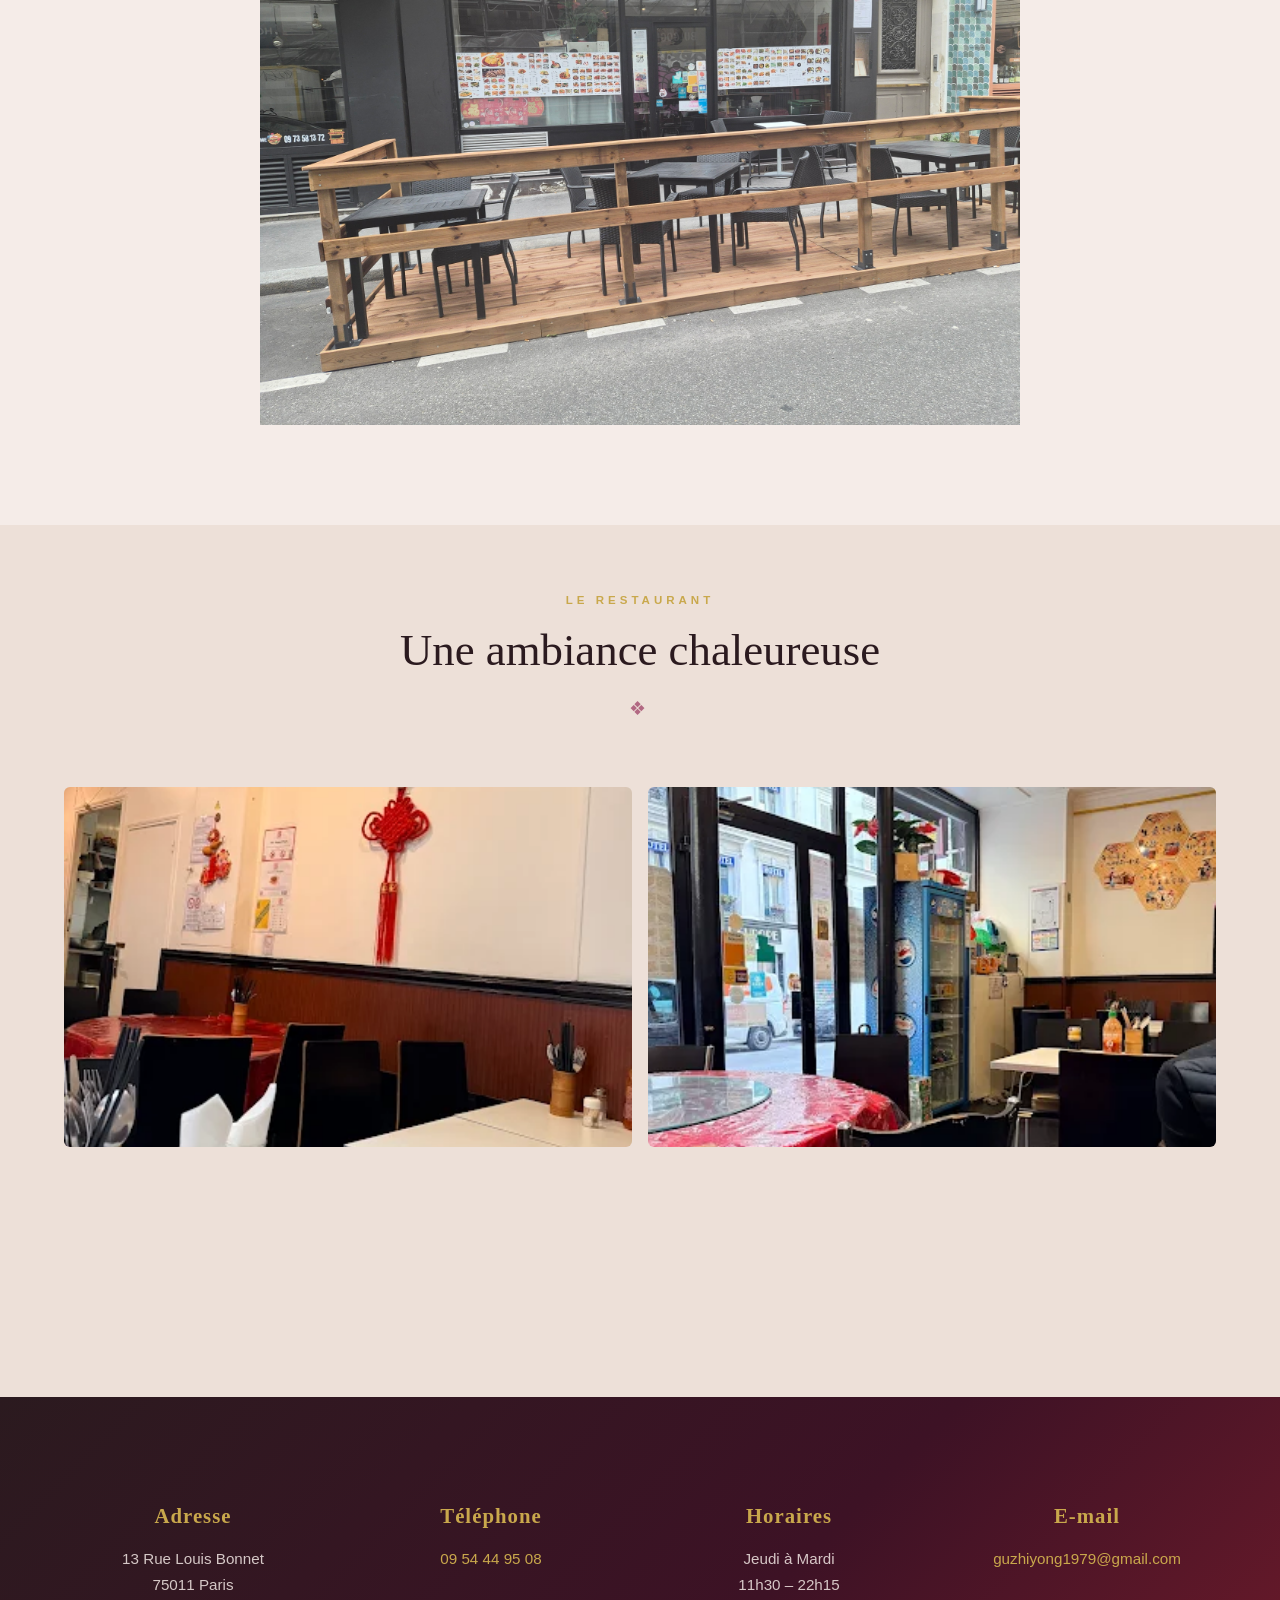
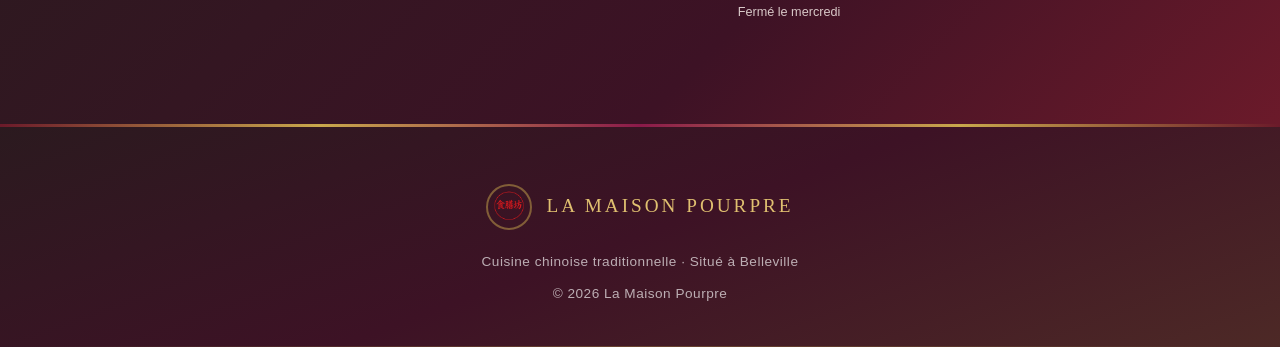
==== commit e033e856: "Update title and headings for SEO improvement" ====
--- a/index.html
+++ b/index.html
@@ -3,7 +3,7 @@
 <head>
   <meta charset="UTF-8">
   <meta name="viewport" content="width=device-width, initial-scale=1.0">
-  <title>La Maison Pourpre | Cuisine Chinoise Traditionnelle à Paris</title>
+  <title>Restaurant Chinois Paris 11eme - Belleville | La Maison Pourpre</title>
   <meta name="description" content="La Maison Pourpre, restaurant chinois familial au cœur de Belleville">
   <link rel="icon" type="image/png" href="images/logo.png">
   <link rel="stylesheet" href="css/style.css">
@@ -22,7 +22,7 @@
     <img class="logo-img" src="images/logo.png" alt="Logo La Maison Pourpre">
     <div class="logo-text">
       <div class="chinese-name">食膳坊</div>
-      <h1>LA MAISON POURPRE — Belleville</h1>
+      <h1>LA MAISON POURPRE | Restaurant Chinois Belleville</h1>
     </div>
   </a>
   <nav>
@@ -43,9 +43,9 @@
   <div class="hero-content">
     <img class="hero-logo" src="images/logo.png" alt="La Maison Pourpre">
     <span class="hero-chinese" data-i18n="hero_sub">食膳坊</span>
-    <h2 data-i18n="hero_title">Cuisine Chinoise Traditionnelle</h2>
+    <h2 data-i18n="hero_title">Restaurant Chinois Traditionnel</h2>
     <div class="hero-divider"></div>
-    <p data-i18n="hero_desc">Une cuisine familiale au cœur de Belleville.</p>
+    <p data-i18n="hero_desc">Un restaurant familial Chinois au cœur de Belleville.</p>
     <div class="hero-buttons">
       <a href="menu.html" class="btn-primary" data-i18n="btn_carte">Découvrir la carte</a>
       <a href="contact.html" class="btn-secondary" data-i18n="btn_find">Nous trouver</a>
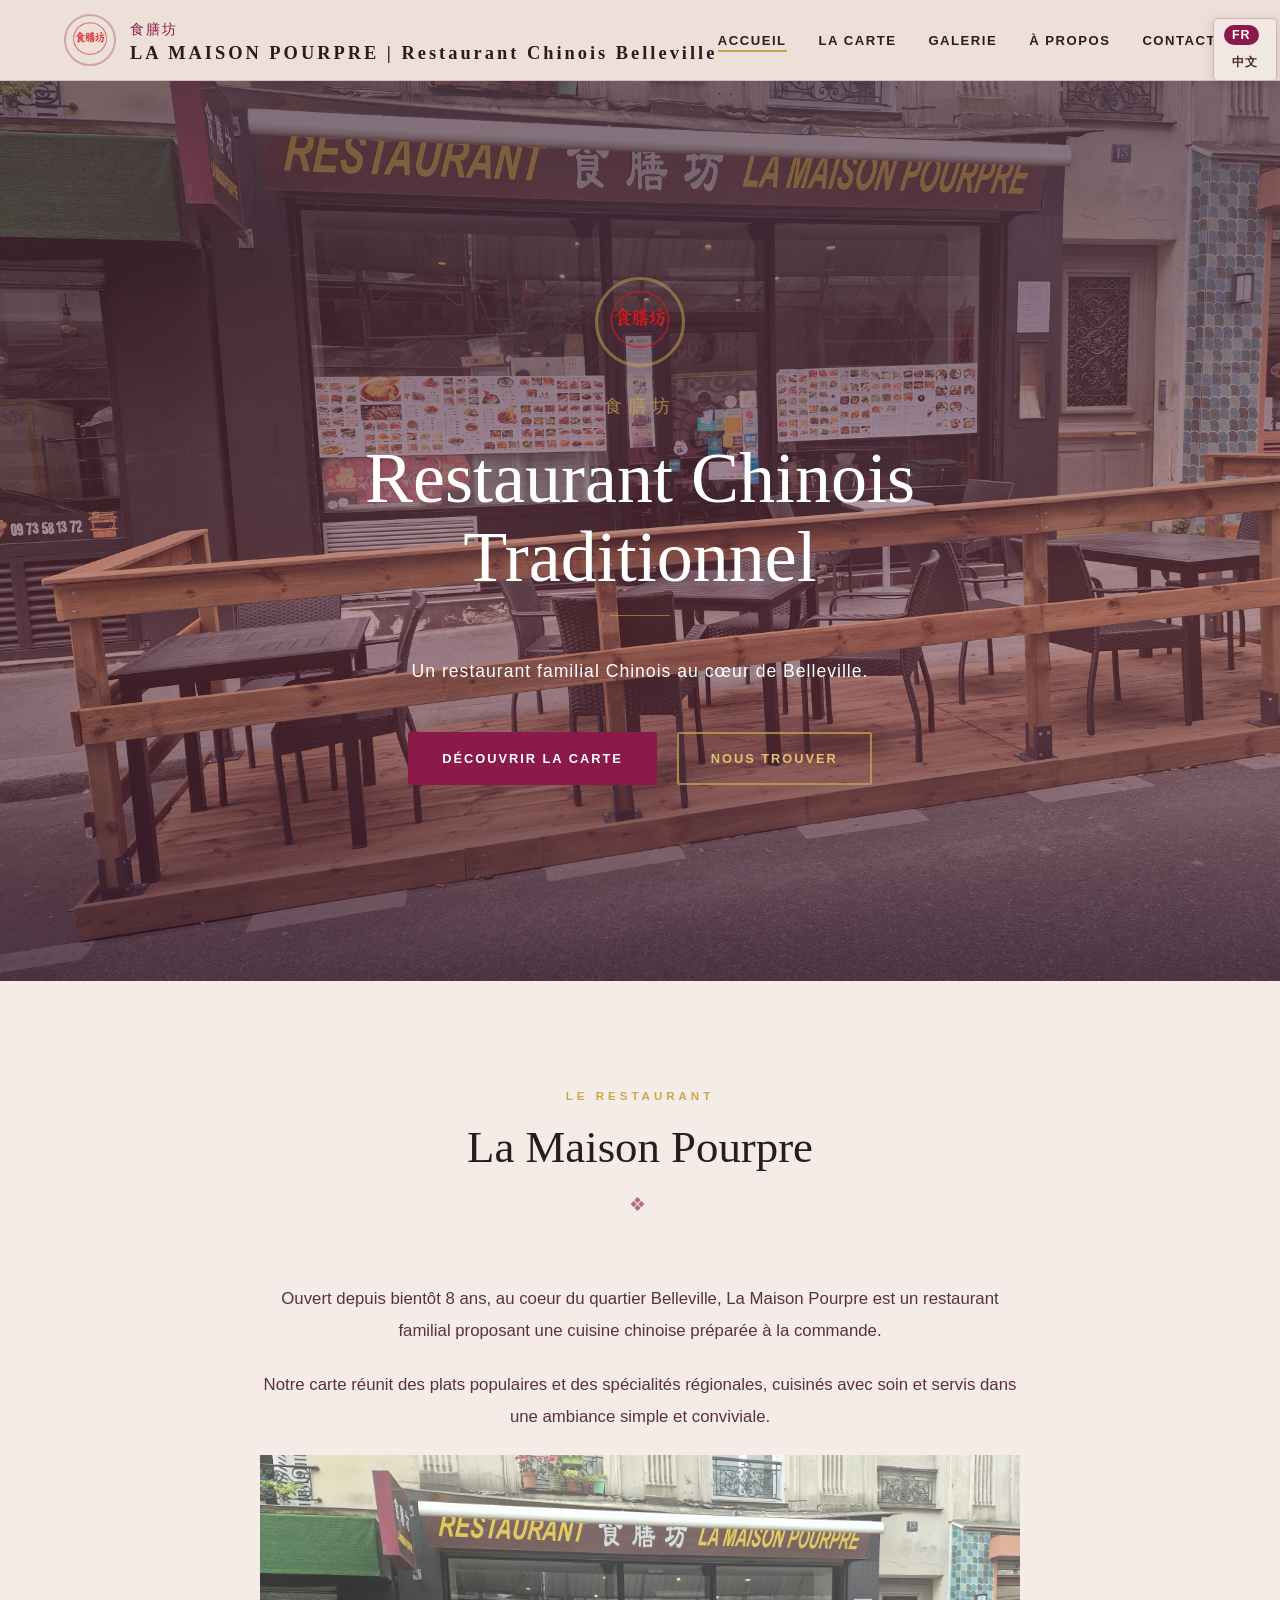
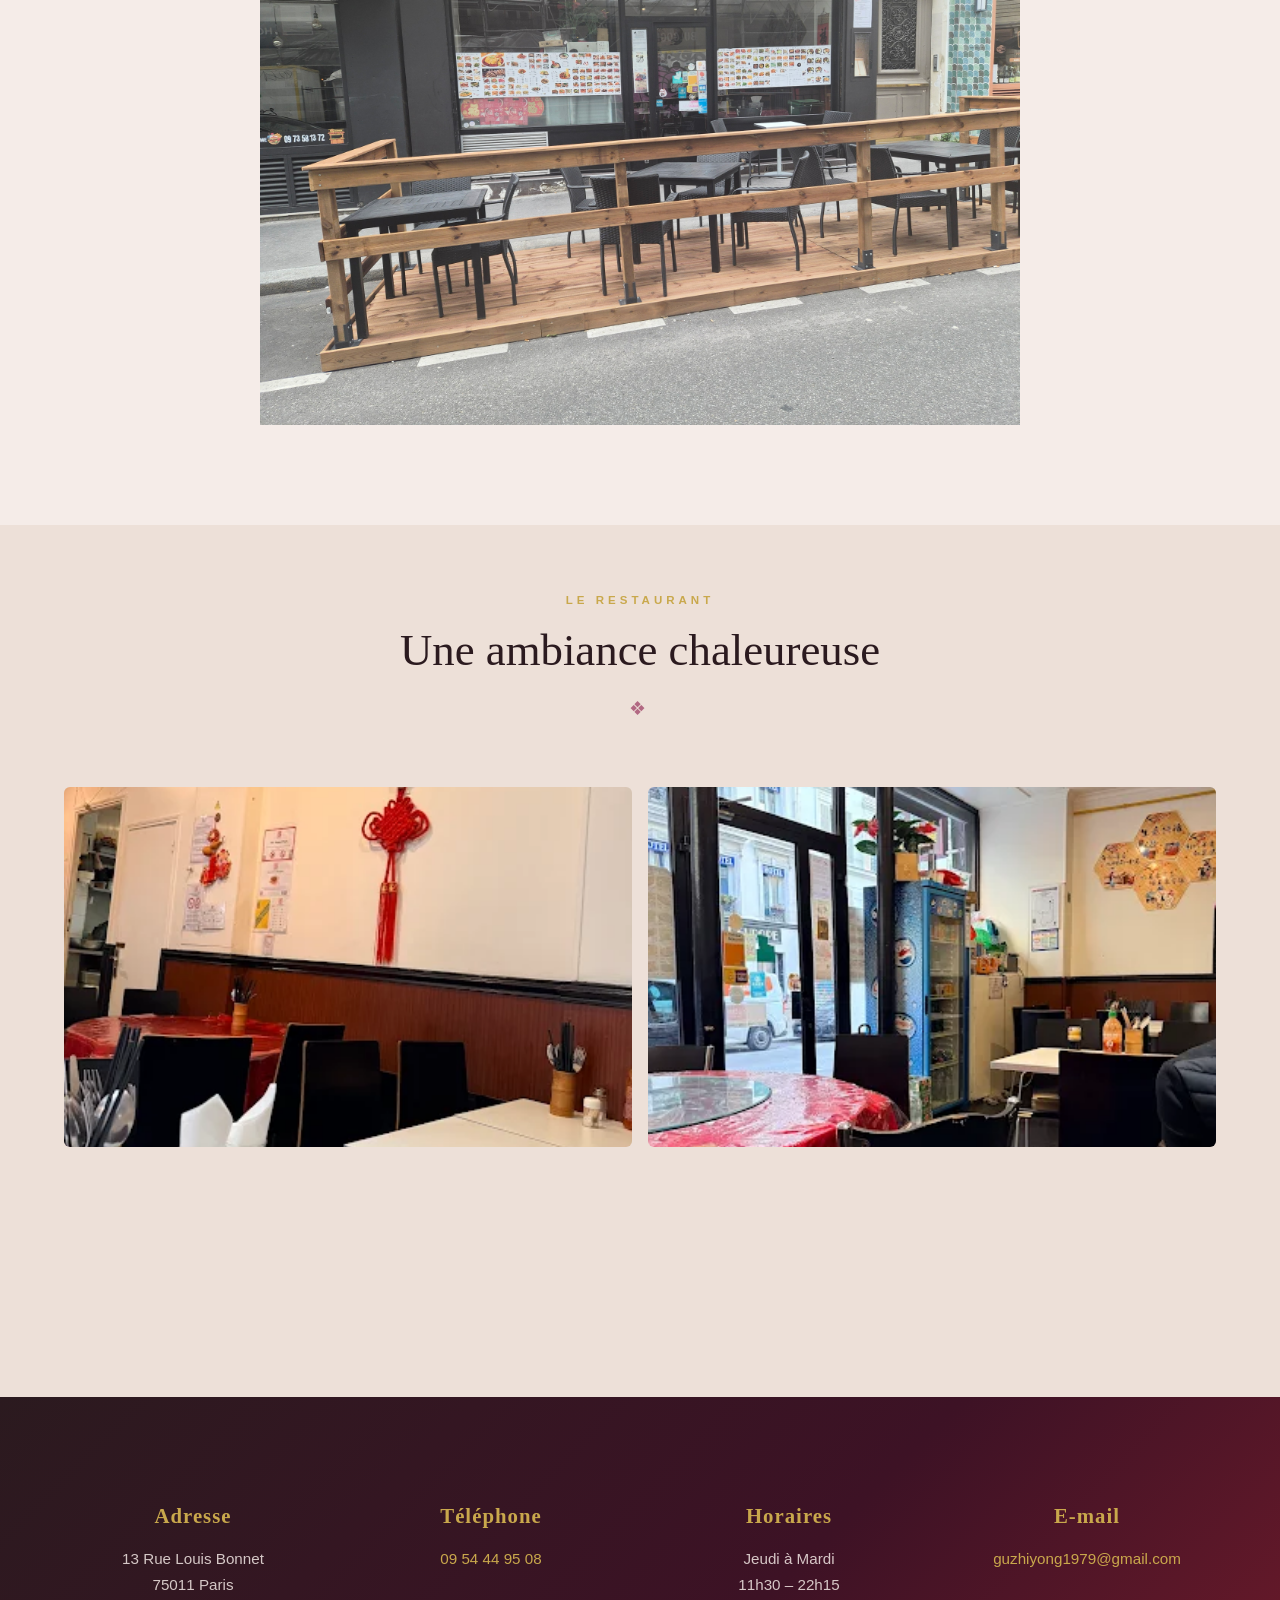
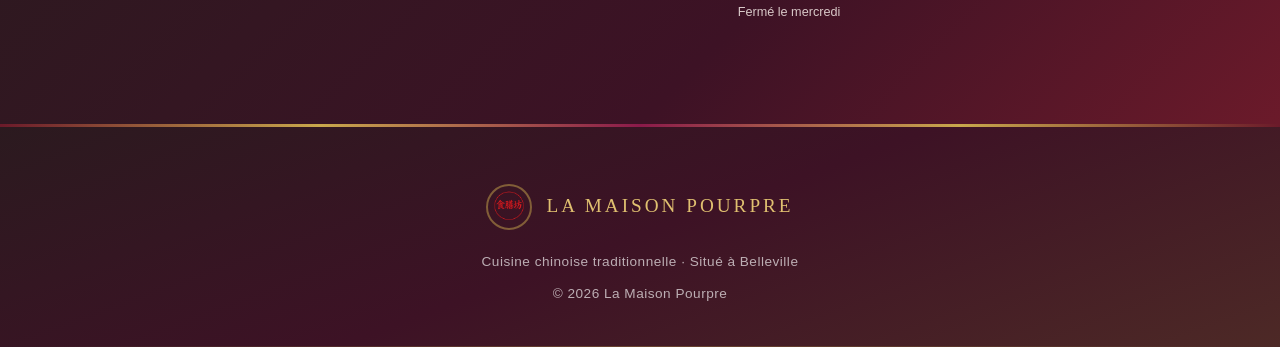
==== commit 62b985a3: "Enhance SEO with updated meta tags and structured data Updated meta tags for SEO and added Open Grap" ====
--- a/index.html
+++ b/index.html
@@ -4,9 +4,55 @@
   <meta charset="UTF-8">
   <meta name="viewport" content="width=device-width, initial-scale=1.0">
   <title>Restaurant Chinois Paris 11eme - Belleville | La Maison Pourpre</title>
-  <meta name="description" content="La Maison Pourpre, restaurant chinois familial au cœur de Belleville">
+  <meta name="description" content="La Maison Pourpre – Restaurant chinois traditionnel à Belleville, Paris 11e. Raviolis grillés, plats sur plaque chauffante, bœuf aux cinq parfums. Ouvert du jeudi au mardi, 11h30–22h15. 13 Rue Louis Bonnet.">
+  <link rel="canonical" href="https://lamaisonpourpre-restaurant-chinois-belleville.fr/index.html">
   <link rel="icon" type="image/png" href="images/logo.png">
   <link rel="stylesheet" href="css/style.css">
+
+  <!-- Open Graph -->
+  <meta property="og:type" content="restaurant">
+  <meta property="og:title" content="La Maison Pourpre | Restaurant Chinois Belleville Paris 11">
+  <meta property="og:description" content="Cuisine chinoise traditionnelle au cœur de Belleville. Raviolis, plats sur plaque, spécialités régionales. Ouvert du jeudi au mardi.">
+  <meta property="og:image" content="https://lamaisonpourpre-restaurant-chinois-belleville.fr/images/devanturefinal.png">
+  <meta property="og:url" content="https://lamaisonpourpre-restaurant-chinois-belleville.fr">
+  <meta property="og:locale" content="fr_FR">
+
+  <!-- Schema.org JSON-LD -->
+  <script type="application/ld+json">
+  {
+    "@context": "https://schema.org",
+    "@type": "Restaurant",
+    "name": "La Maison Pourpre",
+    "alternateName": "食膳坊",
+    "image": "https://lamaisonpourpre-restaurant-chinois-belleville.fr/images/devanturefinal.png",
+    "url": "https://lamaisonpourpre-restaurant-chinois-belleville.fr",
+    "telephone": "+33954449508",
+    "email": "guzhiyong1979@gmail.com",
+    "servesCuisine": "Chinoise",
+    "priceRange": "€€",
+    "address": {
+      "@type": "PostalAddress",
+      "streetAddress": "13 Rue Louis Bonnet",
+      "addressLocality": "Paris",
+      "postalCode": "75011",
+      "addressCountry": "FR"
+    },
+    "geo": {
+      "@type": "GeoCoordinates",
+      "latitude": 48.8672,
+      "longitude": 2.3701
+    },
+    "openingHoursSpecification": [
+      {
+        "@type": "OpeningHoursSpecification",
+        "dayOfWeek": ["Thursday","Friday","Saturday","Sunday","Monday","Tuesday"],
+        "opens": "11:30",
+        "closes": "22:15"
+      }
+    ],
+    "hasMap": "https://www.google.com/maps?q=13+Rue+Louis+Bonnet+75011+Paris"
+  }
+  </script>
 </head>
 <body>
 
@@ -41,7 +87,7 @@
   <div class="hero-bg"></div>
   <div class="hero-overlay"></div>
   <div class="hero-content">
-    <img class="hero-logo" src="images/logo.png" alt="La Maison Pourpre">
+    <img class="hero-logo" src="images/logo.png" alt="La Maison Pourpre – Restaurant chinois Belleville Paris 11">
     <span class="hero-chinese" data-i18n="hero_sub">食膳坊</span>
     <h2 data-i18n="hero_title">Restaurant Chinois Traditionnel</h2>
     <div class="hero-divider"></div>
@@ -64,7 +110,7 @@
     <div class="intro-content reveal">
       <p data-i18n="intro_p1">Un restaurant familial au cœur du quartier Belleville, proposant une cuisine chinoise préparée à la commande.</p>
       <p data-i18n="intro_p2">Notre carte réunit des plats populaires et des spécialités régionales, cuisinés avec soin et servis dans une ambiance simple et conviviale.</p>
-      <img src="images/devanurepoupre.jpg" alt="Décoration" class="intro-deco">
+      <img src="images/devanurepoupre.jpg" alt="Devanture du restaurant chinois La Maison Pourpre, Paris 11 Belleville" class="intro-deco">
     </div>
   </div>
 </section>
@@ -79,10 +125,10 @@
     </div>
     <div class="atmosphere-grid reveal">
       <div class="atm-item">
-        <img src="images/restaurant.png" alt="Salle du restaurant La Maison Pourpre">
+        <img src="images/restaurant.png" alt="Salle intérieure du restaurant chinois La Maison Pourpre, Belleville Paris 11">
       </div>
       <div class="atm-item">
-        <img src="images/restau.png" alt="Intérieur La Maison Pourpre">
+        <img src="images/restau.png" alt="Ambiance chaleureuse du restaurant La Maison Pourpre à Paris 11">
       </div>
     </div>
   </div>
